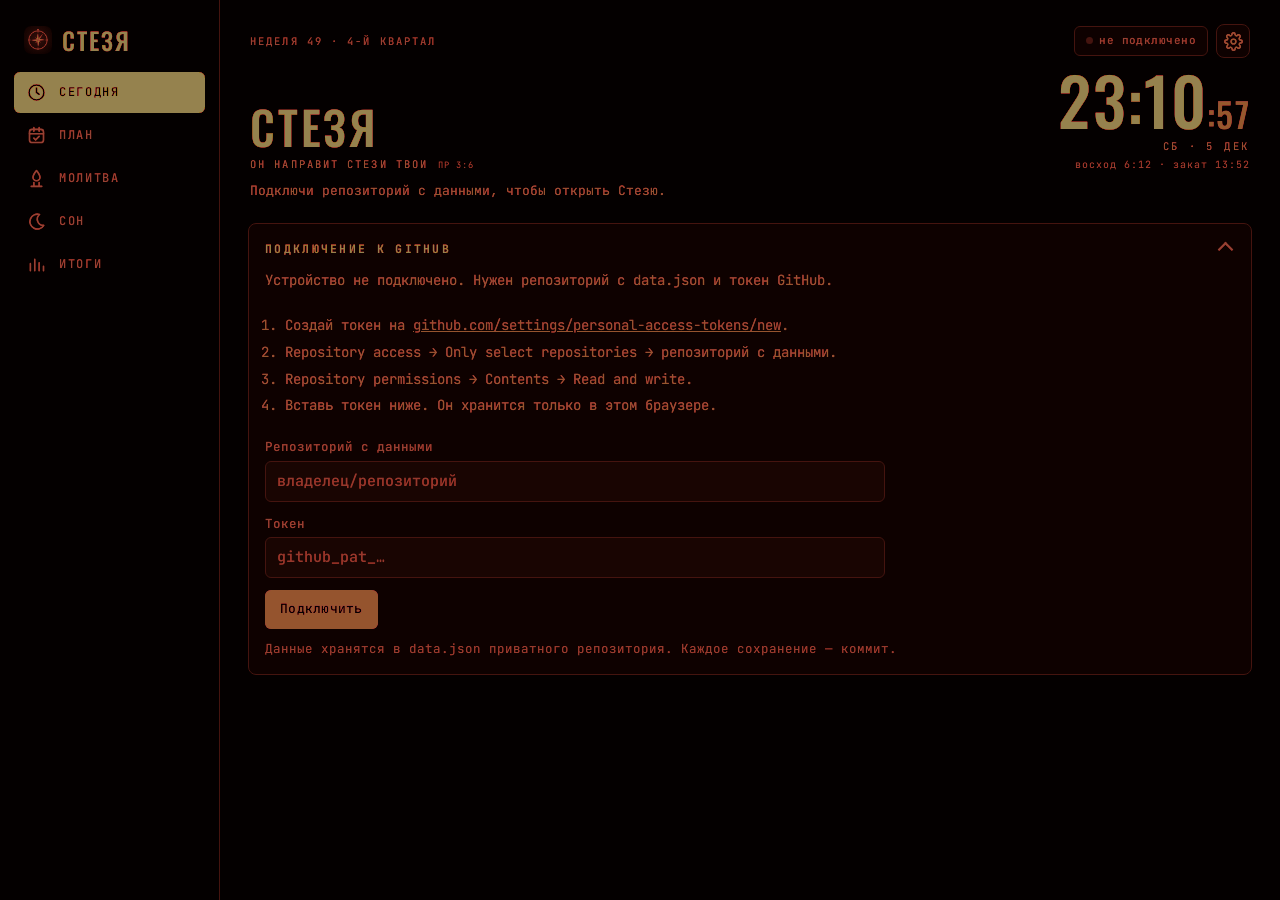
==== index.html @ 15e273dd "Стезя: новое имя, компас на «Сегодня», морская карта днём и HUD после заката Keel переименован в «Ст" ====
<!doctype html>
<html lang="ru">
<head>
<meta charset="utf-8">
<meta name="viewport" content="width=device-width,initial-scale=1,viewport-fit=cover">
<title>Стезя</title>
<meta name="robots" content="noindex">
<meta name="theme-color" content="#05070A">
<!-- Вид выбирается до отрисовки, без мигания: днём — морская карта, после заката — тёмный HUD, ночью — красный свет -->
<script src="sky.js?v=1"></script>
<meta name="apple-mobile-web-app-capable" content="yes">
<meta name="apple-mobile-web-app-status-bar-style" content="default">
<meta name="apple-mobile-web-app-title" content="Стезя">
<link rel="manifest" href="manifest.webmanifest">
<link rel="icon" type="image/svg+xml" href="icon.svg">
<link rel="icon" type="image/png" href="icon-192.png">
<link rel="apple-touch-icon" href="apple-touch-icon.png">
<link rel="preconnect" href="https://fonts.googleapis.com">
<link rel="preconnect" href="https://fonts.gstatic.com" crossorigin>
<link rel="stylesheet" href="https://fonts.googleapis.com/css2?family=JetBrains+Mono:wght@400;500;600&family=Oswald:wght@400;500;600&family=PT+Serif:ital@0;1&display=swap">
<link rel="stylesheet" href="style.css?v=45">
</head>
<body>
<div id="sky" aria-hidden="true"></div>
<canvas id="stars" aria-hidden="true"></canvas>
<aside class="side" aria-label="Разделы">
  <div class="brand"><img src="icon.svg" alt="" width="28" height="28">Стезя</div>
  <nav class="side-nav" data-nav></nav>
</aside>

<div class="app">
  <header class="top">
    <div class="top-row">
      <span class="eyebrow" id="period-line">Стезя</span>
      <div class="top-r">
        <button type="button" class="sync" id="sync" title="Обновить с GitHub">не подключено</button>
        <a href="#settings" class="gear" aria-label="Настройки" title="Настройки"><svg viewBox="0 0 24 24" fill="none" stroke="currentColor" stroke-width="1.8" stroke-linecap="round" stroke-linejoin="round"><circle cx="12" cy="12" r="3"/><path d="M19.4 15a1.7 1.7 0 0 0 .3 1.8l.1.1a2 2 0 1 1-2.8 2.8l-.1-.1a1.7 1.7 0 0 0-1.8-.3 1.7 1.7 0 0 0-1 1.5V21a2 2 0 1 1-4 0v-.1a1.7 1.7 0 0 0-1.1-1.5 1.7 1.7 0 0 0-1.8.3l-.1.1a2 2 0 1 1-2.8-2.8l.1-.1a1.7 1.7 0 0 0 .3-1.8 1.7 1.7 0 0 0-1.5-1H3a2 2 0 1 1 0-4h.1a1.7 1.7 0 0 0 1.5-1.1 1.7 1.7 0 0 0-.3-1.8l-.1-.1a2 2 0 1 1 2.8-2.8l.1.1a1.7 1.7 0 0 0 1.8.3H9a1.7 1.7 0 0 0 1-1.5V3a2 2 0 1 1 4 0v.1a1.7 1.7 0 0 0 1 1.5 1.7 1.7 0 0 0 1.8-.3l.1-.1a2 2 0 1 1 2.8 2.8l-.1.1a1.7 1.7 0 0 0-.3 1.8V9a1.7 1.7 0 0 0 1.5 1H21a2 2 0 1 1 0 4h-.1a1.7 1.7 0 0 0-1.5 1z"/></svg></a>
      </div>
    </div>
    <div class="top-main">
      <div class="ttl">
        <h1 id="today-title">Стезя</h1>
        <p class="tagline" id="tagline">Он направит стези твои<small>Пр 3:6</small></p>
      </div>
      <div class="clock" aria-hidden="true">
        <div class="clk-t" id="clk">--:--</div>
        <div class="clk-d" id="clk-d"></div>
        <div class="clk-s" id="sun-t"></div>
      </div>
    </div>
    <p class="lede" id="today-sum" hidden></p>
  </header>
  <div class="notice" id="notice" role="status" hidden></div>

  <main id="main" hidden>
    <!-- ================= СЕГОДНЯ ================= -->
    <div class="view" data-view="today">
      <section class="span2 hero" id="hero" aria-label="Курс дня">
        <p class="status" id="hero-status"></p>
        <canvas id="compass" aria-label="Компас: стрелка указывает на сферу, которой сейчас нужно время. Нажмите на сферу, чтобы посмотреть её."></canvas>
        <h2 class="phase" id="phase">Сегодня</h2>
        <p class="phase-sub" id="phase-sub"></p>
        <p class="lede" id="hero-sum"></p>
        <div class="hero-foot" id="hero-foot"></div>
      </section>
      <section class="card span2 verse" id="verse-card" aria-label="Стих дня" hidden></section>
      <section class="span2">
        <div class="kid-actions">
          <button type="button" class="kbtn kid" id="kid-wake">
            <svg viewBox="0 0 32 32" aria-hidden="true"><circle cx="16" cy="19" r="6" fill="var(--amber)"/><path d="M16 6v4M6.5 10l2.8 2.8M25.5 10l-2.8 2.8M3 25h26" stroke="var(--amber)" stroke-width="2.4" stroke-linecap="round" fill="none"/></svg>
            <span><b id="kid-wake-l">Проснулся</b><span id="kid-wake-s"></span></span>
          <span class="kgo" aria-hidden="true">Отметить</span>
          </button>
          <button type="button" class="kbtn sleep" id="kid-sleep">
            <svg viewBox="0 0 32 32" aria-hidden="true"><path d="M20.5 5.5a11 11 0 1 0 6 16.2A9 9 0 0 1 20.5 5.5z" fill="var(--blue)"/></svg>
            <span><b id="kid-sleep-l">Уснул</b><span id="kid-sleep-s"></span></span>
          <span class="kgo" aria-hidden="true">Отметить</span>
          </button>
          <button type="button" class="kbtn night" id="kid-night">
            <svg viewBox="0 0 32 32" aria-hidden="true"><path d="M20.5 5.5a11 11 0 1 0 6 16.2A9 9 0 0 1 20.5 5.5z" fill="none" stroke="var(--violet)" stroke-width="2.4"/><circle cx="24" cy="9" r="2.4" fill="var(--amber)"/></svg>
            <span><b id="kid-night-l">Проснулся ночью</b><span id="kid-night-s"></span></span>
          <span class="kgo" aria-hidden="true">Отметить</span>
          </button>
          <button type="button" class="kbtn me" id="me-wake">
            <svg viewBox="0 0 32 32" aria-hidden="true"><rect x="5" y="14" width="22" height="4" rx="2" fill="var(--teal)"/><path d="M16 5v5M9 8l2 3M23 8l-2 3" stroke="var(--teal)" stroke-width="2.4" stroke-linecap="round"/></svg>
            <span><b id="me-wake-l">Я встал</b><span id="me-wake-s"></span></span>
          <span class="kgo" aria-hidden="true">Отметить</span>
          </button>
        </div>
        <div class="done-chips" id="kid-done"></div>
      </section>

      <section class="card span2 pray-card" id="pray-card" hidden></section>
      <section class="card span2 pray-card duo-card" id="duo-card" hidden></section>
      <section class="card span2 ritual" id="ritual-card" hidden></section>
      <section class="card span2 slot-card" id="slot-card" hidden></section>

      <section class="card" id="day">
        <div class="card-h">
          <h2 id="day-title">День</h2>
          <div class="seg" role="tablist" aria-label="День">
            <button type="button" role="tab" data-day="0">Сегодня</button>
            <button type="button" role="tab" data-day="1">Завтра</button>
          </div>
        </div>
        <p class="tl-next" id="day-next"></p>
        <ol class="tl" id="day-tl"></ol>
        <button type="button" class="linkbtn tl-more" id="day-toggle" aria-controls="day-tl">Показать весь день</button>
      </section>

      <div class="stack">
        <section class="card bal" id="focus-card">
          <div class="card-h"><h2>Главное на сегодня</h2><small id="focus-count"></small></div>
          <ul class="focus" id="focus-list"></ul>
          <div class="bal-sub" id="bal-sub" hidden><p class="bal-h" id="bal-title">Сферы за неделю</p>
            <a class="rings" id="bal-batts" href="#plan" hidden></a>
            <div class="bal-rec" id="bal-rec"></div></div>
        </section>
        <section class="card">
          <div class="card-h"><h2>Привычки</h2><small id="hab-count"></small></div>
          <ul class="today" id="today-list"></ul>
        </section>
        <section class="card">
          <div class="card-h"><h2 id="tasks-title">Задачи</h2><small>Google Задачи</small></div>
          <ul class="ptasks" id="plan-tasks"></ul>
          <p class="pt-foot" id="plan-foot"></p>
        </section>
      </div>
    </div>

    <!-- ================= СОН ================= -->
    <div class="view" data-view="sleep" hidden>
      <section class="span2">
        <div class="forecast">
          <div class="fc-box kid">
            <span class="eyebrow" id="fc-when">Прогноз</span>
            <div class="fc-big" id="fc-time">—</div>
            <p id="fc-range"></p>
            <p class="fc-next" id="fc-next"></p>
          </div>
          <div class="fc-box me" id="fc-me">
            <span class="eyebrow" id="fc-me-l">Твой подъём</span>
            <div class="fc-big" id="fc-alarm">—</div>
            <p id="fc-plan"></p>
          </div>
        </div>
        <p class="fc-basis" id="fc-basis"></p>
        <p class="fc-basis" id="kid-aside"></p>
      </section>

      <section class="card span2">
        <div class="card-h"><h2>Календарь подъёмов</h2>
          <div class="nav">
            <button type="button" id="kc-prev" aria-label="Раньше">←</button>
            <span id="kc-label"></span>
            <button type="button" id="kc-next" aria-label="Позже">→</button>
          </div>
        </div>
        <div class="kc" id="kcal"></div>
        <div class="klegend" aria-hidden="true">
          <span><i class="dot"></i><span id="lg-kid-wake">проснулся</span></span>
          <span><i class="bar-me"></i>ты встал</span>
          <span><i style="background:var(--k4)"></i><i style="background:var(--k2)"></i><i style="background:var(--k1)"></i>прогноз: вероятнее → реже</span>
          <span><i style="background:var(--k1)"></i>каким был прогноз в прошлые дни</span>
        </div>
      </section>

      <section class="card span2">
        <div class="card-h"><h2>Сон и подъёмы</h2><small>за 30 дней</small></div>
        <div class="tiles six" id="kid-tiles"></div>
        <ul class="insights" id="kid-insights"></ul>
        <div class="charts2">
          <figure>
            <figcaption>Отбой и подъём<small id="sc-cap">Каждая точка — одна ночь.</small></figcaption>
            <div class="chart" id="sc-chart"></div>
          </figure>
          <figure>
            <figcaption>Подъём по дням недели<small id="kw-cap">Медиана за последние 8 недель.</small></figcaption>
            <div class="chart" id="kw-chart"></div>
          </figure>
        </div>
      </section>
    </div>

    <!-- ================= ПЛАН ================= -->
    <div class="view" data-view="plan" hidden>
      <section class="card span2" id="system">
        <div class="card-h"><h2>Обзор недели и система</h2><small id="sys-aside"></small></div>
        <div class="tiles" id="sys-tiles"></div>
        <div class="sys-grid">
          <div>
            <h3 class="h3">Гигиена задач</h3>
            <ul class="plain checks" id="sys-checks"></ul>
          </div>
          <div>
            <h3 class="h3">Обзор недели</h3>
            <div class="wstrip" id="rv-weeks"></div>
            <p class="rv-text" id="rv-text"></p>
            <div class="row-btns">
              <button type="button" class="btn" id="rv-start">Провести обзор недели</button>
              <button type="button" class="btn ghost" id="rv-btn">Отметить без шагов</button>
            </div>
          </div>
        </div>
      </section>
      <section class="card span2" id="slot-plan">
        <div class="card-h"><h2>Слоты на неделю</h2><small id="slot-plan-aside"></small></div>
        <p class="note" style="margin-top:0">В каждый свободный слот — одна подзадача из Google Задач. По «Готово» она закроется и там.</p>
        <ul class="splan" id="slot-plan-list"></ul>
      </section>
      <section class="span2" id="goals">
        <div class="sec-head"><h2>Стратегические цели</h2><span class="aside" id="goals-aside"></span></div>
        <div class="glist" id="goal-list"></div>
        <details class="sub card" id="goal-add">
          <summary>Добавить цель</summary>
          <form class="fgrid" id="ga-form">
            <label for="ga-title" class="wide">Цель <input class="field" type="text" id="ga-title" maxlength="80" placeholder="Например: накопить на машину" required></label>
            <label for="ga-kind">Как измерять <select class="field" id="ga-kind">
              <option value="number">числом</option><option value="steps">этапами</option></select></label>
            <label for="ga-sphere">Сфера <select class="field" id="ga-sphere"></select></label>
            <label for="ga-deadline">Срок <input class="field" type="date" id="ga-deadline" required></label>
            <label for="ga-start" data-k="number">Сейчас <input class="field" type="number" step="any" id="ga-start" value="0"></label>
            <label for="ga-target" data-k="number">Цель <input class="field" type="number" step="any" id="ga-target"></label>
            <label for="ga-unit" data-k="number">Единица <input class="field" type="text" id="ga-unit" maxlength="12" placeholder="₽, кг, шт"></label>
            <label for="ga-steps" class="wide" data-k="steps" hidden>Этапы, по одному в строке <textarea class="field" id="ga-steps" rows="4"></textarea></label>
            <button class="btn" type="submit">Добавить цель</button>
          </form>
        </details>
      </section>
      <section class="card span2 bal" id="balance" hidden>
        <div class="card-h"><h2>Баланс сфер</h2><small>последние 7 дней</small></div>
        <div class="bgrid" id="bl-list"></div>
        <p class="bg-detail" id="bl-detail" aria-live="polite">Наведи или нажми на клетку — покажу, что засчиталось в этот день.</p>
        <p class="pick-h">Сегодня уделил время</p>
        <div id="bl-care"></div>
        <p class="note">Сделанные задачи, шаги целей и время вдвоём отмечаются сами. Рутина — привычки с пометкой «рутина» — видна обводкой, но в счёт не идёт. Остальное отметь здесь или в «Вечерних 5 минутах».</p>
        <details class="bal-tags" id="bal-norms"><summary>Сколько дней в неделю нужно сфере</summary>
          <p class="note">«Когда нужно» — для сфер без ритма, вроде здоровья и дома: на графике у них нет цели, а Стезя предложит их, только когда есть дело со сроком или шаг цели.</p><ul></ul></details>
        <details class="bal-tags" id="bal-lists" hidden><summary>Списки Google и сферы</summary>
          <p class="note">Задачи списка получают его сферу. «По словам» — сфера угадывается по названию задачи, «не предлагать» — для парковки вроде «Когда-нибудь»: такие задачи не попадут в рекомендации, пока не перенесёшь их в другой список.</p><ul></ul></details>
        <details class="bal-tags" id="bal-tags" hidden><summary>Сферы задач</summary><ul></ul></details>
      </section>
      <section class="card span2" id="together">
        <div class="card-h"><h2>Время вдвоём</h2>
          <label class="aside" for="tg-norm">норма <select class="field mini" id="tg-norm"></select></label></div>
        <div class="tg">
          <div class="tg-big" id="tg-big"></div>
          <div>
            <div class="wstrip" id="tg-weeks"></div>
            <p class="note" id="tg-weeks-cap"></p>
          </div>
        </div>
        <form class="row" id="tg-form">
          <label class="sr" for="tg-note">Что делали</label>
          <input class="field" type="text" id="tg-note" maxlength="80" placeholder="Что делали — необязательно" autocomplete="off">
          <button class="btn pink" type="submit" id="tg-btn">Сегодня были вдвоём</button>
        </form>
        <ul class="tg-list" id="tg-list"></ul>
      </section>
    </div>

    <!-- ================= МОЛИТВА ================= -->
    <div class="view" data-view="prayer" hidden>
      <section class="card span2 pray-card" id="pray-tab-card"></section>
      <section class="card span2" id="pray-stats">
        <div class="card-h"><h2>Статистика</h2><small id="ps-aside"></small></div>
        <div class="tiles" id="ps-tiles"></div>
        <div class="charts2">
          <figure>
            <figcaption>Минуты молитвы по дням<small>Последние 14 дней. Линия — твоя цель на день.</small></figcaption>
            <div class="chart" id="ps-chart"></div>
          </figure>
          <figure>
            <figcaption>Успел до подъёма Марка<small id="ps-when-cap">Успела ли молитва закончиться до того, как Марк проснулся — хотя бы ненадолго.</small></figcaption>
            <ul class="plain checks" id="ps-when"></ul>
          </figure>
        </div>
      </section>
      <section class="card span2" id="needs">
        <div class="card-h"><h2>Молитвенные нужды</h2><small id="needs-aside"></small></div>
        <form class="row" id="need-form">
          <label class="sr" for="need-text">Новая нужда</label>
          <input class="field" type="text" id="need-text" maxlength="140" placeholder="О чём или о ком молишься" autocomplete="off">
          <label class="sr" for="need-cat">Тема</label>
          <select class="field" id="need-cat"></select>
          <button class="btn" type="submit" id="need-add">Добавить</button>
        </form>
        <div class="needs-grid">
          <div>
            <div class="seg" role="tablist" aria-label="Нужды" id="need-seg">
              <button type="button" role="tab" data-nv="open" aria-selected="true">Ждут ответа</button>
              <button type="button" role="tab" data-nv="done" aria-selected="false">Отвечено</button>
            </div>
            <ul class="needs" id="need-list"></ul>
          </div>
          <div>
            <div class="per-nav">
              <button type="button" id="nc-prev" aria-label="Предыдущий месяц">←</button>
              <span class="nav-l" id="nc-label"></span>
              <span class="sp"></span>
              <button type="button" id="nc-next" aria-label="Следующий месяц">→</button>
            </div>
            <div id="need-cal"></div>
            <div class="legend" aria-hidden="true"><i style="background:var(--teal)"></i> ответ получен <span class="gap"></span><span class="nd"></span> добавлена нужда</div>
            <p class="note" id="need-cal-cap"></p>
          </div>
        </div>
      </section>
    </div>

    <!-- ================= ИТОГИ ================= -->
    <div class="view" data-view="results" hidden>
      <a class="card span2 month-link" href="#month" id="month-link" hidden>
        <span class="ml-main"><small>Итоги месяца</small><b id="ml-title"></b><span id="ml-sub"></span></span>
        <span class="ml-go" aria-hidden="true">→</span>
      </a>
      <section class="card span2 keel" id="keel-card" hidden>
        <div class="card-h"><h2>Равновесие недели</h2><small id="keel-word"></small></div>
        <a class="keel-boat" id="keel-boat" href="#plan" aria-label="Баланс сфер — открыть в «Плане»"></a>
        <div class="keel-sides" id="keel-sides"></div>
      </section>
      <section class="card span2" id="week">
        <div class="card-h">
          <h2>Неделя</h2>
          <div class="nav">
            <button type="button" id="prev" aria-label="Предыдущая неделя">←</button>
            <span id="week-label"></span>
            <button type="button" id="next" aria-label="Следующая неделя">→</button>
            <button type="button" id="now">Эта</button>
          </div>
        </div>
        <div class="scroll"><table class="week" id="week-table"></table></div>
        <p class="note">Прошлые дни можно отметить задним числом. Норма считается на неделю, а не на каждый день.</p>
      </section>
      <section class="card span2" id="progress">
        <div class="card-h">
          <h2>Прогресс</h2>
          <div class="seg" role="tablist" aria-label="Период">
            <button type="button" role="tab" data-view="month" aria-selected="true">Месяц</button>
            <button type="button" role="tab" data-view="quarter" aria-selected="false">Квартал</button>
          </div>
        </div>
        <div class="per-nav">
          <button type="button" id="per-prev" aria-label="Предыдущий период">←</button>
          <span class="nav-l" id="per-label"></span>
          <span class="sp"></span>
          <button type="button" id="per-now">Текущий</button>
          <button type="button" id="per-next" aria-label="Следующий период">→</button>
        </div>
        <div class="prog" id="prog">
          <div>
            <div id="per-cal"></div>
            <div class="legend" aria-hidden="true">привычек за день: 0
              <i style="background:var(--s0)"></i><i style="background:var(--s1)"></i><i style="background:var(--s2)"></i><i style="background:var(--s3)"></i><i style="background:var(--s4)"></i>
              все <span class="gap"></span><span class="wd"></span> <span id="lg-kid">подъём малыша</span></div>
          </div>
          <div>
            <div class="big-stat" id="per-stat"></div>
            <ul class="hbars" id="per-habits"></ul>
          </div>
        </div>
        <div class="charts2">
          <figure>
            <figcaption>Норма по неделям<small>Сколько недельной нормы закрыто. Текущая неделя — светлым.</small></figcaption>
            <div class="chart" id="wk-chart"></div>
          </figure>
          <figure>
            <figcaption>По дням недели<small id="wd-cap">Доля привычек, отмеченных в этот день недели.</small></figcaption>
            <div class="chart" id="wd-chart"></div>
          </figure>
        </div>
      </section>
      <section class="card span2" id="focus-time">
        <div class="card-h"><h2>Время на цели</h2><small id="ft-aside"></small></div>
        <div class="tiles" id="ft-tiles"></div>
        <div class="charts2">
          <figure>
            <figcaption>Слоты по неделям<small>Какая часть свободного времени ушла на шаги к целям.</small></figcaption>
            <div class="chart" id="ft-chart"></div>
          </figure>
          <figure>
            <figcaption>По проектам за месяц<small id="ft-goals-cap">Время, потраченное в слотах.</small></figcaption>
            <ul class="hbars" id="ft-goals"></ul>
          </figure>
        </div>
      </section>
    </div>

    <!-- ================= ИТОГИ МЕСЯЦА ================= -->
    <div class="view" data-view="month" hidden>
      <section class="card span2 m-hero">
        <div class="per-nav">
          <a class="m-back" href="#results">← Итоги</a>
          <span class="sp"></span>
          <button type="button" id="m-prev" aria-label="Предыдущий месяц">←</button>
          <span class="nav-l" id="m-label"></span>
          <button type="button" id="m-next" aria-label="Следующий месяц">→</button>
        </div>
        <p class="m-lede" id="m-lede"></p>
        <div class="tiles m-kpi" id="m-kpi"></div>
      </section>
      <section class="card span2">
        <div class="card-h"><h2>Месяц по дням</h2><small>числа — понедельники</small></div>
        <div id="m-strip"></div>
        <div class="legend" aria-hidden="true">меньше
          <i style="background:var(--s0)"></i><i style="background:var(--s1)"></i><i style="background:var(--s2)"></i><i style="background:var(--s3)"></i><i style="background:var(--s4)"></i>
          больше <span class="gap"></span> пусто — повода не было</div>
      </section>
      <section class="card">
        <div class="card-h"><h2>Сферы</h2></div>
        <p class="note m-cap" id="m-sph-cap"></p>
        <ul class="hbars m-sph" id="m-sph"></ul>
      </section>
      <section class="card">
        <div class="card-h"><h2>Молитва</h2><small>минут за утро · черта — цель</small></div>
        <div class="chart" id="m-pray"></div>
        <div class="tiles m-sub" id="m-pray-tiles"></div>
      </section>
      <section class="card span2">
        <div class="card-h"><h2 id="m-nights-h">Ночи</h2><small>полоса — от отбоя до подъёма · точка — проснулся ненадолго</small></div>
        <div class="chart" id="m-nights"></div>
        <div class="tiles m-kpi m-sub" id="m-night-tiles"></div>
      </section>
      <section class="card span2">
        <div class="card-h"><h2>Что было в этом месяце</h2></div>
        <ul class="m-mom" id="m-mom"></ul>
        <button type="button" class="btn ghost sm" id="m-mom-all" hidden></button>
      </section>
    </div>

    <!-- ================= НАСТРОЙКИ ================= -->
    <div class="view" data-view="settings" hidden>
      <section class="card span2">
        <div class="theme-row">
          <div><h2 class="h3" style="margin:0">Тема</h2><p id="theme-note">Днём — морская карта, после заката — тёмная.</p></div>
          <div class="seg" role="tablist" aria-label="Тема" id="theme-seg">
            <button type="button" role="tab" data-theme-opt="auto">По солнцу</button>
            <button type="button" role="tab" data-theme-opt="light">Светлая</button>
            <button type="button" role="tab" data-theme-opt="dark">Тёмная</button>
          </div>
        </div>
        <label class="rt red-opt"><input type="checkbox" id="red-on"> Ночью красный свет, с 22:00 до 5:00: не режет глаза и не разгоняет сон</label>
      </section>
      <section class="card span2" id="remind">
        <div class="card-h"><h2>Напоминания</h2><small id="rm-state"></small></div>
        <p class="note" id="rm-note" style="margin-top:0"></p>
        <div class="row-btns" id="rm-actions"></div>
        <div class="fgrid" id="rm-form">
          <label for="rm-morning">Утро — молитва <select class="field" id="rm-morning"></select></label>
          <label for="rm-evening">Вечерние 5 минут <select class="field" id="rm-evening"></select></label>
          <label for="rm-weekly">Обзор недели, воскресенье <select class="field" id="rm-weekly"></select></label>
          <label class="check wide" for="rm-slots"><input type="checkbox" id="rm-slots"> За полчаса до свободного слота</label>
        </div>
        <p class="note">Приходят с опозданием до 15–20 минут — так работает бесплатное расписание GitHub.</p>
      </section>
      <section class="card span2">
        <details class="sub" id="manage" open>
          <summary>Привычки</summary>
          <form class="row" id="add-form">
            <label class="sr" for="add-name">Новая привычка</label>
            <input class="field" type="text" id="add-name" placeholder="Новая привычка" maxlength="60" autocomplete="off">
            <label class="sr" for="add-sphere">Сфера</label>
            <select class="field" id="add-sphere"></select>
            <label class="sr" for="add-target">Норма в неделю</label>
            <select class="field" id="add-target"></select>
            <button class="btn" type="submit" id="add-btn">Добавить</button>
          </form>
          <ul class="mlist" id="mlist"></ul>
          <div id="archive-wrap" hidden>
            <p class="mhead">Архив</p>
            <ul class="mlist" id="alist"></ul>
          </div>
          <p class="note">Лучше держать 4–6 привычек. Архив прячет привычку, но сохраняет её отметки.</p>
        </details>
      </section>

      <section class="card span2">
        <details class="sub" open>
          <summary>Распорядок</summary>
          <h3 class="h3 top">Работа</h3>
          <div class="fgrid" id="work-form">
            <label for="wk-from">С <input class="field" type="time" id="wk-from"></label>
            <label for="wk-to">До <input class="field" type="time" id="wk-to"></label>
            <div class="days" id="wk-days" role="group" aria-label="Рабочие дни"></div>
          </div>
          <h3 class="h3 top">Свободные слоты</h3>
          <p class="note">Время, которое у тебя есть на свои дела. Оно попадает в ленту дня.</p>
          <ul class="mlist" id="slot-list"></ul>
          <button type="button" class="btn ghost" id="slot-add">Добавить слот</button>
        </details>
      </section>

      <section class="card span2">
        <details class="sub" id="kid-edit">
          <summary>Сон и подъёмы</summary>
          <p class="note">Отбой — вечером выбранного дня, подъёмы — утром следующего. Другую ночь выбери в списке ниже.</p>
          <form class="fgrid" id="kid-form">
            <label for="kf-date">Ночь с <input class="field" type="date" id="kf-date"></label>
            <p class="kf-hint" id="kf-hint"></p>
            <label for="kf-bed">Уснул вечером <input class="field" type="time" id="kf-bed"></label>
            <label for="kf-nights">Просыпался ненадолго <input class="field" type="text" id="kf-nights" placeholder="23:40, 2:10" inputmode="numeric"></label>
            <label for="kf-wake">Проснулся на день <input class="field" type="time" id="kf-wake"></label>
            <label for="kf-me">Я встал утром <input class="field" type="time" id="kf-me"></label>
            <button class="btn" type="submit" id="kf-save">Сохранить</button>
            <button class="btn ghost" type="button" id="kf-clear">Очистить ночь</button>
          </form>
          <p class="note">Пустое поле удаляет запись. Пробуждения, после которых снова уснул, — через запятую.</p>
          <h3 class="h3 top">Другие ночи</h3>
          <ul class="nights" id="night-list"></ul>
          <h3 class="h3 top">Утро</h3>
          <div class="fgrid">
            <label for="ks-name">Имя <input class="field" type="text" id="ks-name" maxlength="30" placeholder="Марк"></label>
            <label for="ks-gen">Утро кого? <input class="field" type="text" id="ks-gen" maxlength="30" placeholder="Марка"></label>
            <label for="ks-min">Время на утро <select class="field" id="ks-min"></select></label>
            <label for="ks-habit">Утренняя привычка <select class="field" id="ks-habit"></select></label>
            <label for="ks-bedfrom">Кнопка «уснул» с <input class="field" type="time" id="ks-bedfrom"></label>
          </div>
          <h3 class="h3 top">Вечер вдвоём</h3>
          <p class="note">Карточка вечером подскажет, когда начинать: после засыпания ждём, пока сон станет крепким. Если уснул и сразу проснулся — нажми «проснулся ненадолго», потом «снова уснул», так станет точнее.</p>
          <div class="fgrid">
            <label for="ks-evhabit">Вечерняя привычка <select class="field" id="ks-evhabit"></select></label>
            <label for="ks-evmin">Сколько длится <select class="field" id="ks-evmin"></select></label>
          </div>
        </details>
      </section>

      <section class="card span2">
        <details class="sub" id="pray-set">
          <summary>Молитва</summary>
          <div class="fgrid">
            <label for="pr-target">Цель на молитву <select class="field" id="pr-target"></select></label>
            <label for="pr-habit">После молитвы отмечать <select class="field" id="pr-habit"></select></label>
            <label class="check" for="pr-chime"><input type="checkbox" id="pr-chime"> Колокольчик, когда цель достигнута</label>
          </div>
          <label class="plan-l" for="pr-plan">План молитвы — по пункту в строке
            <textarea class="field" id="pr-plan" rows="6" placeholder="Благодарность&#10;Покаяние&#10;Жена и Марк&#10;Церковь и служение&#10;Работа&#10;Мои просьбы"></textarea>
          </label>
          <p class="note">Во время молитвы показывается текущий пункт и кнопка «Дальше». Пустой план — таймер просто считает время.</p>
        </details>
      </section>

      <section class="card span2">
        <details class="sub">
          <summary>Google Задачи</summary>
          <p class="state" id="gt-state"></p>
          <ol class="steps">
            <li>Открой <a href="https://script.google.com/home/projects/create" target="_blank" rel="noopener">script.google.com</a> — создастся новый проект.</li>
            <li>Сотри всё в редакторе и вставь код из <a href="https://github.com/1337David1337/keel/blob/main/google-tasks.gs" target="_blank" rel="noopener">google-tasks.gs</a>. Сохрани.</li>
            <li>Слева «Сервисы» → «+» → Google Tasks API → «Добавить».</li>
            <li>Сверху выбери функцию <code>setup</code> → «Выполнить» → разреши доступ. Внизу откроется «Журнал выполнения» со строкой «Ключ для дашборда: …». Скопируй оттуда только ключ — 40 букв и цифр. Это не «Идентификатор развёртывания».</li>
            <li>«Начать развёртывание» → «Новое развёртывание» → тип «Веб-приложение», запуск от твоего имени, доступ «Все». Скопируй URL.</li>
            <li>Вставь URL веб-приложения и ключ из журнала ниже.</li>
          </ol>
          <form class="fgrid" id="gt-form" autocomplete="off">
            <label for="gt-url" class="wide">URL веб-приложения <input class="field" type="url" id="gt-url" placeholder="https://script.google.com/macros/s/…/exec" spellcheck="false"></label>
            <label for="gt-key">Ключ из журнала setup <input class="field" type="password" id="gt-key" spellcheck="false" placeholder="40 символов"></label>
            <button class="btn" type="submit">Сохранить</button>
          </form>
        </details>
      </section>
    </div>
  </main>

  <section class="card connect-card" id="connect-wrap">
    <details class="sub" id="connect-panel">
      <summary>Подключение к GitHub</summary>
      <form class="connect" id="connect-form" autocomplete="off">
        <p class="state" id="connect-state"></p>
        <ol class="steps">
          <li>Создай токен на <a href="https://github.com/settings/personal-access-tokens/new" target="_blank" rel="noopener">github.com/settings/personal-access-tokens/new</a>.</li>
          <li>Repository access → Only select repositories → репозиторий с данными.</li>
          <li>Repository permissions → Contents → Read and write.</li>
          <li>Вставь токен ниже. Он хранится только в этом браузере.</li>
        </ol>
        <label for="cf-repo">Репозиторий с данными
          <input class="field" id="cf-repo" type="text" placeholder="владелец/репозиторий" spellcheck="false" autocapitalize="off">
        </label>
        <label for="cf-token">Токен
          <input class="field" id="cf-token" type="password" placeholder="github_pat_…" spellcheck="false" autocapitalize="off">
        </label>
        <div class="actions">
          <button class="btn" type="submit" id="cf-save">Подключить</button>
          <button class="btn ghost" type="button" id="cf-forget" hidden>Отключить это устройство</button>
          <span id="cf-confirm" hidden>
            <span class="warn-t" id="cf-confirm-text"></span>
            <button class="btn danger" type="button" id="cf-forget-yes">Отключить</button>
            <button class="btn ghost" type="button" id="cf-forget-no">Отмена</button>
          </span>
        </div>
      </form>
    </details>
    <p class="foot-note">Данные хранятся в data.json приватного репозитория. Каждое сохранение — коммит.</p>
  </section>
</div>

<nav class="tabbar" aria-label="Разделы" data-nav></nav>
<div class="pray" id="pray" hidden role="dialog" aria-modal="true" aria-label="Молитва">
  <div class="pray-in">
    <header class="pray-h">
      <span id="pray-state">Молитва</span>
      <button type="button" class="pray-x" id="pray-min" aria-label="Свернуть">Свернуть</button>
    </header>
    <div class="pray-main" id="pray-main">
      <div class="ring">
        <svg viewBox="0 0 200 200" aria-hidden="true"><circle cx="100" cy="100" r="88" class="ring-bg"/><circle cx="100" cy="100" r="88" class="ring-fg" id="ring-fg"/></svg>
        <div class="ring-t"><b id="pray-time">0:00</b><span id="pray-goal"></span></div>
      </div>
      <div class="pray-point" id="pray-point" hidden>
        <span class="pp-n" id="pp-n"></span>
        <b id="pp-t"></b>
        <ul class="pray-needs" id="pray-needs"></ul>
        <button type="button" class="pray-btn soft" id="pp-next">Дальше</button>
      </div>
      <div class="pray-actions">
        <button type="button" class="pray-btn soft" id="pray-pause">Пауза</button>
        <button type="button" class="pray-btn" id="pray-finish">Завершить</button>
      </div>
    </div>
    <div class="pray-main" id="pray-end" hidden>
      <b class="pray-done">Аминь</b>
      <label class="pray-lab" for="pray-mins">Записать минут</label>
      <input class="pray-input" id="pray-mins" type="number" min="1" max="300" inputmode="numeric">
      <p class="pray-sub" id="pray-end-sub"></p>
      <div class="pray-actions">
        <button type="button" class="pray-btn soft" id="pray-discard">Не записывать</button>
        <button type="button" class="pray-btn" id="pray-save">Сохранить</button>
      </div>
    </div>
  </div>
</div>
<div class="sheet" id="sheet" hidden>
  <div class="sheet-in" role="dialog" aria-modal="true" aria-labelledby="sheet-title">
    <header class="sheet-h">
      <div><span class="eyebrow" id="sheet-step"></span><h2 id="sheet-title"></h2></div>
      <button type="button" class="xbtn big" id="sheet-close" aria-label="Закрыть">×</button>
    </header>
    <div class="sheet-dots" id="sheet-dots"></div>
    <div class="sheet-body" id="sheet-body"></div>
    <footer class="sheet-f">
      <button type="button" class="btn ghost" id="sheet-back">Назад</button>
      <button type="button" class="btn" id="sheet-next">Дальше</button>
    </footer>
  </div>
</div>
<div class="toast" id="toast" role="status" hidden></div>
<div class="tip" id="tip" hidden></div>
<script src="demo-data.js?v=2"></script>
<script src="verses.js?v=2"></script>
<script src="compass.js?v=1"></script>
<script src="app.js?v=53"></script>
</body>
</html>
---- style.css ----
/* Стезя: днём — морская карта (data-look="chart"), после заката — тёмный HUD (data-look="hud"), ночью — красный свет (.red).
   Вид выбирает sky.js по солнцу над Минском или настройка темы. Имена переменных прежние — их использует app.js */
:root {
  --bg:#05070A; --card:rgba(13,17,22,.82); --ink:#E9EDF2; --soft:#A3ACB7; --faint:#7D8793; --line:#1A2028; --line2:#2A323C;
  --field:#10151B;
  --teal:#3CC2A6; --teal-bg:rgba(60,194,166,.13); --amber:#F0A15A; --amber-bg:rgba(240,161,90,.12); --blue:#7FA8DA; --blue-bg:rgba(127,168,218,.12);
  --violet:#A79BF0; --violet-bg:rgba(167,155,240,.12); --pink:#F07AAE; --pink-bg:rgba(240,122,174,.12); --warn:#FF8A7A; --warn-bg:rgba(255,138,122,.12);
  --on-accent:#05070A; --on-ink:#05070A; --dock:rgba(7,9,12,.92);
  --s0:#141A21; --s1:#173A33; --s2:#1F6456; --s3:#2E9A83; --s4:#3CC2A6;
  --k0:#121820; --k1:#1E2E42; --k2:#2E4D72; --k3:#5A83B6; --k4:#8FB5E3;
  --wake:#F0A15A;
  --shadow:none;
  --tip-bg:#E9EDF2; --tip-ink:#05070A;
  --dawn-a:transparent; --dawn-b:transparent; --dawn-ink:var(--ink); --dawn-ref:var(--amber); --dawn-glow:rgba(240,161,90,.3);
  --mono:"JetBrains Mono",ui-monospace,Menlo,monospace; --disp:Oswald,"Arial Narrow",sans-serif; --serif:"PT Serif",Georgia,serif;
  /* имена, которые использует app.js */
  --pine:var(--teal); --pine-ink:var(--on-accent); --gold:var(--warn); --ink-soft:var(--soft);
  --surface:var(--card); --paper:var(--bg);
  color-scheme:dark;
}
/* Морская карта: бумага, чернила, сетка широт и долгот */
:root[data-look="chart"] {
  --bg:#F2ECDF; --card:rgba(251,248,240,.88); --ink:#1F2B35; --soft:#4F5B64; --faint:#736F66; --line:#E2D9C7; --line2:#CDC2AB;
  --field:#EAE3D3;
  --teal:#0E7C6B; --teal-bg:rgba(14,124,107,.1); --amber:#B4560F; --amber-bg:rgba(180,86,15,.1); --blue:#35629A; --blue-bg:rgba(53,98,154,.1);
  --violet:#4E4691; --violet-bg:rgba(78,70,145,.1); --pink:#B83B73; --pink-bg:rgba(184,59,115,.1); --warn:#B42318; --warn-bg:rgba(180,35,24,.08);
  --on-accent:#FFFDF8; --on-ink:#F2ECDF; --dock:rgba(246,241,230,.94);
  --s0:#E4DCCB; --s1:#CBE0D6; --s2:#8FC4B4; --s3:#3FA58E; --s4:#0E7C6B;
  --k0:#E6E0D2; --k1:#D3DCE6; --k2:#A9C2E2; --k3:#6F95C6; --k4:#35629A;
  --wake:#C2620F;
  --tip-bg:#1F2B35; --tip-ink:#F2ECDF; --dawn-glow:rgba(180,86,15,.15);
  color-scheme:light;
}

* { box-sizing:border-box; }
html { -webkit-text-size-adjust:100%; }
body { margin:0; background:var(--bg); color:var(--ink); font-family:var(--mono);
  font-size:14px; line-height:1.55; font-variant-numeric:tabular-nums;
  padding-top:env(safe-area-inset-top,0px); }
h1,h2,h3 { margin:0; line-height:1.2; text-wrap:balance; }
button, input, select, textarea { font:inherit; color:inherit; }
button { cursor:pointer; }
a { color:var(--teal); }
:focus-visible { outline:2px solid var(--teal); outline-offset:2px; }
[hidden] { display:none !important; }
.sr { position:absolute; width:1px; height:1px; overflow:hidden; clip:rect(0 0 0 0); white-space:nowrap; }
.warn-t { color:var(--warn); } .ok-t { color:var(--teal); }
.note { margin:10px 0 0; font-size:13.5px; color:var(--faint); max-width:70ch; }
.empty { color:var(--faint); font-size:14.5px; padding:6px 0; margin:0; list-style:none; }

/* ---------- каркас ---------- */
.app { max-width:1100px; margin:0 auto; padding:0 16px calc(96px + env(safe-area-inset-bottom,0px)); }
.side { display:none; }
.top { padding:18px 2px 14px; display:flex; flex-direction:column; gap:4px; }
.top-row { display:flex; justify-content:space-between; align-items:center; gap:10px; }
.top-r { display:flex; align-items:center; gap:8px; }
.eyebrow { font-size:13px; font-weight:500; color:var(--faint); }
.top h1 { font-size:clamp(26px,6.5vw,32px); font-weight:700; letter-spacing:-.02em; margin-top:6px; }
.top h1::first-letter { text-transform:uppercase; }
.lede { margin:0; font-size:14.5px; color:var(--soft); }
.lede b { color:var(--ink); font-weight:600; }
.gear { width:34px; height:34px; border-radius:50%; display:grid; place-items:center; color:var(--soft); background:var(--card); box-shadow:var(--shadow); }
.gear svg { width:19px; height:19px; }
.gear.on { color:var(--teal); }
.sync { white-space:nowrap; display:inline-flex; align-items:center; gap:6px; font-size:12px; font-weight:500; color:var(--faint);
  background:var(--card); border:0; border-radius:20px; padding:5px 11px; box-shadow:var(--shadow); }
.sync::before { content:""; width:7px; height:7px; border-radius:50%; background:var(--line2); }
.sync.ok { color:var(--teal); background:var(--teal-bg); box-shadow:none; }
.sync.ok::before { background:var(--teal); }
.sync.busy::before { background:var(--faint); animation:pulse 1s ease-in-out infinite; }
.sync.warn { color:var(--warn); background:var(--warn-bg); box-shadow:none; }
.sync.warn::before { background:var(--warn); }
@keyframes pulse { 50% { opacity:.3; } }
.notice { margin:0 0 14px; padding:11px 14px; border-radius:14px; background:var(--warn-bg); color:var(--warn); font-size:14.5px; }

.view { display:grid; grid-template-columns:minmax(0,1fr); gap:14px; align-items:start; }
.stack { display:grid; gap:14px; min-width:0; }
section { min-width:0; }
.card { background:var(--card); border-radius:22px; padding:16px; box-shadow:var(--shadow); }
.card-h { display:flex; justify-content:space-between; align-items:center; gap:10px; margin-bottom:12px; flex-wrap:wrap; }
.card-h h2 { font-size:17px; font-weight:600; }
.card-h small, .card-h .aside { font-size:13px; font-weight:500; color:var(--faint); }
.sec-head { display:flex; justify-content:space-between; align-items:baseline; gap:10px; flex-wrap:wrap; margin:4px 2px 12px; }
.sec-head h2 { font-size:19px; font-weight:700; }
.sec-head .aside { font-size:13px; color:var(--faint); }
.connect-card { margin-top:14px; }
.foot-note { margin:10px 0 0; font-size:12.5px; color:var(--faint); }

/* ---------- вкладки ---------- */
.tabbar { position:fixed; left:0; right:0; bottom:0; z-index:15; display:grid; grid-template-columns:repeat(5,1fr);
  padding:6px 8px calc(6px + env(safe-area-inset-bottom,0px)); background:color-mix(in srgb, var(--card) 88%, transparent);
  backdrop-filter:blur(14px); -webkit-backdrop-filter:blur(14px); border-top:1px solid var(--line); }
.tabbar a, .side-nav a { display:flex; flex-direction:column; align-items:center; gap:2px; padding:5px 0; font-size:11.5px; font-weight:500;
  color:var(--faint); text-decoration:none; -webkit-tap-highlight-color:transparent; border-radius:12px; }
.tabbar svg, .side-nav svg { width:23px; height:23px; }
.tabbar a[aria-current="page"], .side-nav a[aria-current="page"] { color:var(--teal); }

/* ---------- сегментированные переключатели и навигация ---------- */
.seg { display:inline-flex; background:var(--field); border-radius:12px; padding:3px; gap:2px; }
.seg button { border:0; background:none; padding:5px 12px; border-radius:9px; font-size:13.5px; font-weight:500; color:var(--soft); }
.seg button[aria-selected="true"] { background:var(--card); color:var(--ink); box-shadow:0 1px 3px rgba(16,24,40,.12); }
.nav { display:flex; align-items:center; gap:6px; }
.nav button, .per-nav button { border:0; background:var(--field); border-radius:10px; padding:5px 11px; font-size:13px; font-weight:500; color:var(--soft); }
.nav button:disabled, .per-nav button:disabled { opacity:.45; cursor:default; }
#week-label, #kc-label { font-size:13px; color:var(--soft); min-width:110px; text-align:center; }

/* ---------- кнопки и поля ---------- */
.field { border:1px solid var(--line2); background:var(--field); border-radius:12px; padding:8px 11px; font-size:15px; min-width:0; }
.field:focus { border-color:var(--teal); outline:none; }
.field.mini { padding:3px 8px; font-size:13px; border-radius:9px; margin-left:4px; }
.btn { border:0; background:var(--teal); color:var(--on-accent); border-radius:12px; padding:9px 15px; font-weight:600; font-size:14px; }
.btn.ghost { background:var(--field); color:var(--ink); font-weight:500; }
.btn.danger { background:var(--warn-bg); color:var(--warn); }
.btn.pink { background:var(--pink); }
.btn.sm { padding:6px 11px; font-size:13px; border-radius:10px; }
.btn:disabled { opacity:.45; cursor:default; }
.linkbtn { background:none; border:0; padding:0; color:var(--teal); font-weight:500; text-decoration:underline; text-underline-offset:3px; }
.xbtn { background:none; border:0; color:var(--faint); font-size:19px; line-height:1; padding:0 4px; }
.xbtn:hover { color:var(--warn); }
form.row { display:flex; flex-wrap:wrap; gap:8px; margin:14px 0 6px; }
form.row input[type=text] { flex:1 1 200px; }
.fgrid { display:flex; flex-wrap:wrap; gap:10px; align-items:end; margin-top:12px; }
.fgrid label { display:grid; gap:4px; font-size:12.5px; font-weight:500; color:var(--faint); }
.fgrid label.wide { flex:1 1 100%; }
.kf-hint { flex:1 1 100%; margin:-4px 0 0; font-size:13.5px; font-weight:500; color:var(--soft); }
.fgrid textarea.field { width:100%; resize:vertical; }
details.sub > summary { cursor:pointer; list-style:none; font-size:17px; font-weight:600; display:flex; justify-content:space-between; align-items:center; }
details.sub > summary::-webkit-details-marker { display:none; }
details.sub > summary::after { content:""; width:9px; height:9px; border-right:2px solid var(--faint); border-bottom:2px solid var(--faint);
  transform:rotate(45deg); margin:0 4px 4px; transition:transform .15s; }
details.sub[open] > summary::after { transform:rotate(-135deg); margin-bottom:-2px; }
details.sub[open] > summary { margin-bottom:6px; }
.h3 { font-size:15px; font-weight:600; margin:0 0 8px; }
.h3.top { margin-top:16px; }
.state { font-size:14px; color:var(--soft); margin:6px 0; }
ol.steps { margin:6px 0 8px; padding-left:20px; font-size:14px; color:var(--soft); display:grid; gap:5px; }
ol.steps code { font-family:ui-monospace,Menlo,monospace; font-size:13px; background:var(--field); padding:1px 5px; border-radius:5px; }
.days { display:flex; gap:4px; flex-wrap:wrap; }
.days label { display:inline-flex; align-items:center; justify-content:center; width:38px; height:36px; border-radius:10px; background:var(--field);
  font-size:13px; font-weight:500; color:var(--soft); cursor:pointer; }
.days input { position:absolute; opacity:0; pointer-events:none; }
.days label:has(input:checked) { background:var(--teal-bg); color:var(--teal); }
.days label:has(input:focus-visible) { outline:2px solid var(--teal); }

/* ---------- кнопки утра ---------- */
.kid-actions { display:grid; grid-template-columns:1fr 1fr; gap:10px; }
.kbtn { display:grid; grid-template-columns:30px 1fr auto; gap:10px; align-items:center; text-align:left; padding:13px 12px;
  border:0; border-radius:18px; -webkit-tap-highlight-color:transparent; transition:transform .1s; min-height:74px; }
.kbtn:active { transform:scale(.98); }
.kbtn svg { width:28px; height:28px; }
.kbtn b { display:block; font-size:14.5px; font-weight:600; line-height:1.2; }
.kbtn > span > span { display:block; font-size:12px; color:var(--soft); margin-top:3px; line-height:1.3; }
.kbtn.kid { background:var(--amber-bg); } .kbtn.kid b { color:var(--amber); }
.kbtn.sleep { background:var(--blue-bg); } .kbtn.sleep b { color:var(--blue); }
.kbtn.night { background:var(--violet-bg); } .kbtn.night b { color:var(--violet); }
.kbtn.me { background:var(--teal-bg); } .kbtn.me b { color:var(--teal); }
.kbtn:disabled { opacity:.5; cursor:default; }

/* ---------- лента дня ---------- */
.tl { list-style:none; margin:0; padding:0; position:relative; }
.tl::before { content:""; position:absolute; left:83px; top:10px; bottom:10px; width:2px; background:var(--line); border-radius:2px; }
.tl li { display:grid; grid-template-columns:70px 1fr; gap:26px; padding:8px 0; position:relative; }
.tl li::before { content:""; position:absolute; left:78px; top:13px; width:12px; height:12px; border-radius:50%; background:var(--line2);
  box-shadow:0 0 0 3px var(--card); }
.tl time { font-size:13px; font-weight:600; color:var(--soft); text-align:right; padding-top:1px; }
.tl b { display:block; font-size:15px; font-weight:600; }
.tl li > div > span { display:block; font-size:13px; color:var(--faint); }
.tl .kid::before { background:var(--amber); } .tl .me::before { background:var(--teal); }
.tl .slot::before { background:var(--blue); } .tl .busy::before { background:var(--violet); }
.tl .band > div { background:var(--amber-bg); border-radius:12px; padding:7px 10px; margin:-7px 0 -3px -10px; }
.tl .done b { color:var(--faint); font-weight:500; }
.tl .done::before { opacity:.55; }
.tl .now { padding:0; }
.tl .cur > div { background:var(--field); border-radius:12px; padding:7px 10px; margin:-7px 0 -3px -10px; }
.tl .cur b { font-weight:600; }
.tl .now::before { background:var(--warn); width:10px; height:10px; left:79px; top:4px; }
.tl .now time { color:var(--warn); font-size:12px; }
.tl .now > span { color:var(--warn); font-size:12px; font-weight:600; padding-top:1px; }

/* ---------- привычки на сегодня ---------- */
ul.today { list-style:none; margin:0; padding:0; }
ul.today li + li { border-top:1px solid var(--line); }
.hab { width:100%; display:grid; grid-template-columns:28px 1fr auto; align-items:center; gap:12px; text-align:left;
  padding:11px 0; background:none; border:0; -webkit-tap-highlight-color:transparent; }
.tick { width:26px; height:26px; border-radius:50%; background:var(--field); display:grid; place-items:center; transition:background .15s; }
.tick svg { width:13px; height:13px; opacity:0; transition:opacity .15s; }
.hab[aria-pressed="true"] .tick { background:var(--teal); }
.hab[aria-pressed="true"] .tick svg { opacity:1; }
.hab-main { display:flex; flex-direction:column; gap:1px; min-width:0; }
.hab-name { font-size:15.5px; font-weight:500; }
.hab[aria-pressed="true"] .hab-name { color:var(--soft); }
.hab-meta { font-size:12.5px; color:var(--faint); }
.dots { display:flex; gap:3px; }
.dots i { width:8px; height:8px; border-radius:50%; background:var(--line2); }
.dots i.on { background:var(--teal); }

/* ---------- задачи ---------- */
ul.ptasks { list-style:none; margin:0; padding:0; }
.ptasks .grp { font-size:12.5px; font-weight:600; color:var(--faint); padding:8px 0 2px; }
.ptasks .grp.warn { color:var(--warn); }
.pt { display:grid; grid-template-columns:26px 1fr; gap:10px; align-items:start; padding:9px 0; border-bottom:1px solid var(--line); }
.pt:last-child { border-bottom:0; }
.pt button { width:22px; height:22px; border-radius:50%; border:0; background:var(--field); padding:0; display:grid; place-items:center; margin-top:1px; }
.pt button svg { width:11px; height:11px; opacity:0; }
.pt.done button { background:var(--teal); }
.pt.done button svg { opacity:1; }
.pt.done .pt-t { color:var(--faint); text-decoration:line-through; }
.pt-t { font-size:15px; line-height:1.35; overflow-wrap:anywhere; }
.pt-t small { display:block; font-size:12.5px; color:var(--faint); text-decoration:none; }
.pt-foot { margin:10px 0 0; font-size:12.5px; color:var(--faint); }

/* ---------- вдвоём ---------- */
.duo { display:flex; align-items:center; gap:14px; background:var(--pink-bg); box-shadow:none; }
.duo b { font-size:34px; font-weight:700; color:var(--pink); line-height:1; }
.duo span { font-size:14px; color:var(--soft); flex:1; }
.duo .btn { background:var(--pink); white-space:nowrap; }
.tg { display:grid; grid-template-columns:minmax(0,1fr); gap:16px; align-items:center; }
.tg-big { display:flex; flex-direction:column; gap:2px; }
.tg-big b { font-size:48px; font-weight:700; line-height:1; letter-spacing:-.02em; color:var(--pink); }
.tg-big b.warn { color:var(--warn); }
.tg-big span { font-size:15px; color:var(--soft); }
.tg-big small { font-size:13.5px; color:var(--faint); }
.wstrip { display:grid; grid-template-columns:repeat(12, minmax(0,1fr)); gap:4px; }
.wstrip span { aspect-ratio:1; max-width:100%; border-radius:6px; background:var(--s0); }
.wstrip span.on { background:var(--teal); }
.wstrip span.part { background:var(--s2); }
.wstrip span.none { background:transparent; box-shadow:inset 0 0 0 1px var(--line); }
.wstrip span.cur { box-shadow:0 0 0 2px var(--card), 0 0 0 3.5px var(--faint); }
#together .wstrip span.on { background:var(--pink); }
ul.tg-list { list-style:none; margin:6px 0 0; padding:0; }
.tg-list li { display:flex; gap:12px; align-items:baseline; padding:8px 0; border-bottom:1px solid var(--line); font-size:15px; }
.tg-list li:last-child { border-bottom:0; }
.tg-list .d { font-size:13px; color:var(--faint); white-space:nowrap; min-width:96px; }
.tg-list .n { flex:1; color:var(--soft); overflow-wrap:anywhere; }

/* ---------- утро ---------- */
.forecast { display:grid; grid-template-columns:1fr 1fr; gap:10px; }
.fc-box { border-radius:22px; padding:16px; display:flex; flex-direction:column; gap:2px; }
.fc-box.kid { background:var(--amber-bg); }
.fc-box.me { background:var(--teal-bg); }
.fc-box .eyebrow { color:var(--soft); }
.fc-big { font-size:clamp(40px,11vw,56px); font-weight:700; letter-spacing:-.03em; line-height:1; margin:8px 0 6px; }
.fc-box.kid .fc-big { color:var(--amber); }
.fc-box.me .fc-big { color:var(--teal); }
.fc-box p { margin:0; font-size:14px; color:var(--soft); }
.fc-basis { margin:10px 4px 0; font-size:13px; color:var(--faint); max-width:75ch; }
.fc-basis:empty { display:none; }
.kc { overflow:hidden; }
.kc-grid { display:grid; grid-template-columns:38px repeat(var(--cols), minmax(0,1fr)); column-gap:3px; }
.kc-head { font-size:10.5px; color:var(--faint); text-align:center; line-height:1.2; padding-bottom:6px; }
.kc-head b { display:block; font-size:12.5px; font-weight:600; color:var(--soft); }
.kc-head.today b { color:var(--teal); }
.kc-head.fc, .kc-head.fc b { color:var(--k4); }
.kc-time { font-size:10.5px; color:var(--faint); line-height:1; transform:translateY(-5px); }
.kc-c { height:13px; background:var(--k0); position:relative; }
.kc-c.hr { box-shadow:inset 0 1px 0 var(--card); }
.kc-c.first { border-radius:6px 6px 0 0; } .kc-c.last { border-radius:0 0 6px 6px; }
.kc-c.band { background:var(--k1); }
.kc-c.f1 { background:var(--k1); } .kc-c.f2 { background:var(--k2); } .kc-c.f3 { background:var(--k3); } .kc-c.f4 { background:var(--k4); }
.kc-c.wk::after { content:""; position:absolute; left:50%; top:50%; width:11px; height:11px; margin:-5.5px 0 0 -5.5px;
  border-radius:50%; background:var(--wake); box-shadow:0 0 0 2px var(--card); z-index:1; }
.kc-c.me::before { content:""; position:absolute; left:2px; right:2px; top:50%; height:3px; margin-top:-1.5px; background:var(--teal); border-radius:2px; }
.kc-foot, .kc-foot-l { font-size:10.5px; color:var(--faint); text-align:center; padding-top:5px; white-space:nowrap; overflow:hidden; }
.kc-foot-l { text-align:left; }
.kc-foot.w { color:var(--wake); } .kc-foot.me { color:var(--teal); }
.klegend { display:flex; flex-wrap:wrap; gap:6px 16px; margin-top:12px; font-size:12.5px; color:var(--faint); }
.klegend > span { display:inline-flex; align-items:center; gap:6px; }
.klegend i { width:12px; height:12px; border-radius:3px; display:inline-block; }
.klegend i.dot { border-radius:50%; background:var(--wake); width:10px; height:10px; }
.klegend i.bar-me { width:14px; height:3px; border-radius:2px; background:var(--teal); }
.tiles { display:grid; grid-template-columns:repeat(2, minmax(0,1fr)); gap:8px; }
.tiles div { background:var(--field); border-radius:16px; padding:11px 13px; display:flex; flex-direction:column; gap:1px; min-width:0; }
.tiles b { font-size:20px; font-weight:700; letter-spacing:-.01em; }
.tiles span { font-size:12px; color:var(--faint); }
ul.insights { list-style:none; margin:14px 0 0; padding:0; display:grid; gap:6px; }
ul.insights:empty { display:none; }
ul.insights li { font-size:14.5px; color:var(--soft); padding-left:16px; position:relative; max-width:75ch; }
ul.insights li::before { content:""; position:absolute; left:2px; top:.6em; width:7px; height:7px; border-radius:50%; background:var(--k3); }

/* ---------- графики ---------- */
.charts2 { display:grid; grid-template-columns:minmax(0,1fr); gap:22px; margin-top:22px; }
figure { margin:0; min-width:0; }
figcaption { font-weight:600; font-size:15px; margin-bottom:8px; }
figcaption small { display:block; font-weight:400; font-size:13px; color:var(--faint); margin-top:2px; }
.chart { width:100%; min-height:40px; }
.chart svg { display:block; max-width:100%; height:auto; overflow:visible; }
.chart .grid { stroke:var(--line); stroke-width:1; }
.chart .ax { font-family:var(--mono); font-size:10.5px; fill:var(--faint); }
.chart .ax.hl { fill:var(--violet); font-weight:600; }
.chart .bar { fill:var(--teal); }
.chart .bar.cur { fill:var(--s2); }
.chart .dot { fill:var(--wake); stroke:var(--card); stroke-width:2; }
.chart .fit { stroke:var(--faint); stroke-width:2; stroke-dasharray:5 4; fill:none; }
.chart .empty-c { font-size:14px; color:var(--faint); padding:14px 0; margin:0; }

/* ---------- неделя ---------- */
.scroll { overflow-x:auto; }
table.week { border-collapse:collapse; width:100%; font-variant-numeric:tabular-nums; }
.week th, .week td { padding:5px 2px; text-align:center; border-bottom:1px solid var(--line); }
.week tr:last-child td { border-bottom:0; }
.week th { font-weight:500; font-size:11.5px; color:var(--faint); line-height:1.3; }
.week th.is-today { color:var(--teal); }
.week th .ch { display:block; font-size:9.5px; color:var(--violet); }
.week th:first-child, .week td:first-child { text-align:left; padding-left:0; }
.week td.name { font-size:14px; line-height:1.3; padding-right:6px; }
.week td.name small { display:block; font-size:11.5px; color:var(--faint); }
.week td.today-col { background:color-mix(in srgb, var(--teal) 7%, transparent); }
.cell { width:30px; height:30px; border-radius:9px; border:0; background:var(--field); display:inline-grid; place-items:center; padding:0; -webkit-tap-highlight-color:transparent; }
.cell[aria-pressed="true"] { background:var(--teal); }
.cell svg { width:13px; height:13px; opacity:0; }
.cell[aria-pressed="true"] svg { opacity:1; }
.cell:disabled { background:transparent; box-shadow:inset 0 0 0 1px var(--line); cursor:default; }
.week td.sum { font-size:12.5px; white-space:nowrap; color:var(--soft); font-weight:500; }
.week td.sum.ok { color:var(--teal); } .week td.sum.warn { color:var(--warn); }

/* ---------- прогресс ---------- */
.per-nav { display:flex; align-items:center; gap:8px; margin-bottom:14px; }
.per-nav .nav-l { font-weight:600; font-size:16px; min-width:0; }
.per-nav .nav-l small { display:block; font-weight:400; font-size:13px; color:var(--faint); }
.per-nav .sp { flex:1; }
.prog { display:grid; grid-template-columns:minmax(0,1fr); gap:22px; align-items:start; }
.mgrid { display:grid; grid-template-columns:repeat(7, minmax(0,1fr)); gap:4px; }
.mdow { font-size:11px; color:var(--faint); text-align:center; padding-bottom:2px; }
.md { aspect-ratio:1; border-radius:10px; background:var(--s0); position:relative; padding:5px 6px; display:flex;
  flex-direction:column; justify-content:space-between; min-width:0; }
.md b { font-weight:600; font-size:13px; line-height:1; color:var(--soft); }
.md i { font-style:normal; font-size:10px; line-height:1; color:var(--wake); font-weight:600; display:flex; align-items:center; gap:3px; white-space:nowrap; overflow:hidden; }
.md i::before { content:""; width:5px; height:5px; border-radius:50%; background:currentColor; flex:none; }
.md.l1 { background:var(--s1); } .md.l2 { background:var(--s2); } .md.l3 { background:var(--s3); } .md.l4 { background:var(--s4); }
.md.l3 b, .md.l4 b, .md.l3 i, .md.l4 i { color:var(--on-accent); }
.md.future { background:transparent; box-shadow:inset 0 0 0 1px var(--line); }
.md.future b { color:var(--faint); font-weight:500; }
.md.today { box-shadow:0 0 0 2px var(--card), 0 0 0 3.5px var(--ink); }
.minis { display:grid; grid-template-columns:repeat(3, minmax(0,1fr)); gap:12px; }
.mini-t { margin:0 0 6px; font-weight:600; font-size:14px; }
.minis .md { padding:0; border-radius:4px; }
.minis .mgrid { gap:2px; }
.minis .mdow { font-size:8.5px; }
.legend { display:flex; flex-wrap:wrap; align-items:center; gap:4px; margin-top:10px; font-size:12px; color:var(--faint); }
.legend i { width:12px; height:12px; border-radius:3px; display:inline-block; }
.legend .gap { width:12px; }
.legend .wd { width:7px; height:7px; border-radius:50%; background:var(--wake); }
.big-stat { display:flex; flex-direction:column; gap:2px; padding-bottom:12px; border-bottom:1px solid var(--line); }
.big-stat b { font-size:48px; font-weight:700; line-height:1; letter-spacing:-.03em; }
.big-stat span { font-size:15px; color:var(--soft); }
.big-stat small { font-size:13px; color:var(--faint); }
.big-stat .up { color:var(--teal); } .big-stat .down { color:var(--warn); }
ul.hbars { list-style:none; margin:0; padding:0; }
ul.hbars li { padding:10px 0; border-bottom:1px solid var(--line); display:grid; gap:6px; }
ul.hbars li:last-child { border-bottom:0; }
.hb-top { display:flex; justify-content:space-between; gap:12px; font-size:15px; }
.hb-top .v { font-size:12.5px; color:var(--soft); white-space:nowrap; }
.hb { height:8px; border-radius:4px; background:var(--s0); overflow:hidden; }
.hb i { display:block; height:100%; border-radius:4px; background:var(--teal); }

/* ---------- цели ---------- */
.glist { display:grid; grid-template-columns:minmax(0,1fr); gap:14px; margin-bottom:14px; }
.glist > .empty, .glist > .note { background:var(--card); border-radius:22px; padding:16px; box-shadow:var(--shadow); margin:0; }
.goal { background:var(--card); border-radius:22px; padding:16px; box-shadow:var(--shadow); display:flex; flex-direction:column; gap:10px; min-width:0; }
.goal header { display:flex; justify-content:space-between; align-items:start; gap:10px; }
.goal h3 { font-size:17px; font-weight:600; }
.chip { font-size:12px; font-weight:600; padding:3px 9px; border-radius:20px; white-space:nowrap; background:var(--field); color:var(--soft); }
.chip.ok { background:var(--teal-bg); color:var(--teal); }
.chip.warn { background:var(--warn-bg); color:var(--warn); }
.chip.done { background:var(--teal); color:var(--on-accent); }
.g-meta { margin:0; font-size:13px; color:var(--faint); }
.g-val { margin:0; font-size:15px; color:var(--soft); }
.g-val b { font-size:26px; font-weight:700; color:var(--ink); letter-spacing:-.02em; }
.g-bar { position:relative; height:10px; border-radius:5px; background:var(--s0); }
.g-bar i { position:absolute; left:0; top:0; bottom:0; border-radius:5px; background:var(--teal); }
.g-bar em { position:absolute; top:-4px; bottom:-4px; width:3px; margin-left:-1.5px; background:var(--ink); border-radius:2px; }
.g-pace { margin:0; font-size:13.5px; color:var(--soft); }
.g-spark svg { display:block; max-width:100%; height:auto; }
.g-spark .plan-l { stroke:var(--faint); stroke-width:1.5; stroke-dasharray:4 4; fill:none; }
.g-spark .act { stroke:var(--teal); stroke-width:2; fill:none; }
.g-spark .area { fill:color-mix(in srgb, var(--teal) 14%, transparent); }
.g-spark .gp { fill:var(--teal); stroke:var(--card); stroke-width:2; }
.g-spark .ax { font-size:10.5px; fill:var(--faint); }
.g-spark .base { stroke:var(--line); }
form.g-upd { display:flex; flex-wrap:wrap; gap:6px; }
form.g-upd input { flex:1 1 100px; width:100px; }
ul.g-steps { list-style:none; margin:0; padding:0; }
.g-steps li { display:flex; gap:10px; align-items:start; padding:6px 0; font-size:15px; }
.g-steps input { margin-top:4px; accent-color:var(--teal); width:17px; height:17px; flex:none; }
.g-steps li.done span { color:var(--faint); text-decoration:line-through; }
.g-steps .xbtn { margin-left:auto; }
details.g-edit > summary { cursor:pointer; list-style:none; font-size:13px; font-weight:500; color:var(--faint); }
details.g-edit > summary::-webkit-details-marker { display:none; }
#goal-add summary { font-size:15.5px; }

/* ---------- система ---------- */
.sys-grid { display:grid; grid-template-columns:minmax(0,1fr); gap:20px; margin-top:18px; }
#sys-tiles, #ft-tiles { grid-template-columns:repeat(4, minmax(0,1fr)); }
ul.plain { list-style:none; margin:0; padding:0; }
ul.checks li { display:flex; align-items:center; gap:10px; padding:9px 0; border-bottom:1px solid var(--line); font-size:15px; }
ul.checks li:last-child { border-bottom:0; }
.checks .dot { width:9px; height:9px; border-radius:50%; flex:none; background:var(--line2); }
.checks .ok .dot { background:var(--teal); } .checks .warn .dot { background:var(--warn); } .checks .mid .dot { background:var(--amber); }
.ck-name { flex:1; } .ck-val { font-size:12.5px; color:var(--faint); white-space:nowrap; }
.ck-sub { display:block; font-size:13px; color:var(--faint); }
.rv-text { margin:10px 0 12px; font-size:15px; color:var(--soft); }
.rv-text b { color:var(--ink); }

/* ---------- настройки ---------- */
ul.mlist { list-style:none; margin:0; padding:0; }
ul.mlist li { display:flex; flex-wrap:wrap; align-items:center; gap:8px; padding:9px 0; border-bottom:1px solid var(--line); }
ul.mlist .field.name { flex:1 1 200px; }
ul.mlist .arch-name { flex:1 1 200px; color:var(--faint); }
.mhead { font-size:12.5px; font-weight:600; color:var(--faint); margin:18px 0 4px; }
.connect { display:grid; gap:12px; margin-top:6px; max-width:620px; }
.connect label { display:grid; gap:4px; font-size:12.5px; font-weight:500; color:var(--faint); }
.connect .actions { display:flex; flex-wrap:wrap; gap:8px; align-items:center; }
#slot-list { margin-bottom:10px; }

/* ---------- всплывашки ---------- */
.tip { position:fixed; z-index:30; pointer-events:none; background:var(--tip-bg); color:var(--tip-ink); font-size:12px;
  padding:5px 9px; border-radius:8px; white-space:nowrap; }
.toast { position:fixed; left:50%; transform:translateX(-50%); bottom:calc(78px + env(safe-area-inset-bottom,0px)); z-index:20;
  background:var(--tip-bg); color:var(--tip-ink); border-radius:14px; padding:11px 15px; font-size:14.5px;
  display:flex; gap:14px; align-items:center; width:max-content; max-width:calc(100vw - 32px); box-shadow:0 8px 24px rgba(0,0,0,.2); }
.toast button { background:none; border:0; color:inherit; font-weight:600; text-decoration:underline; text-underline-offset:3px; padding:0; white-space:nowrap; }

/* ---------- узкие экраны ---------- */
@media (max-width:420px) {
  .kbtn { grid-template-columns:26px 1fr; gap:8px; padding:11px 10px; }
  .kbtn svg { width:24px; height:24px; }
  .forecast { gap:8px; }
  .fc-box { padding:14px; }
  .fc-big { font-size:40px; }
  #sys-tiles, #ft-tiles { grid-template-columns:repeat(2, minmax(0,1fr)); }
  .md { padding:3px 4px; border-radius:7px; }
  .md b { font-size:11.5px; }
  .md i { font-size:8.5px; }
  .md i::before { display:none; }
  .tl::before { left:67px; } .tl li { grid-template-columns:56px 1fr; gap:24px; } .tl li::before { left:62px; } .tl .now::before { left:63px; }
  .tl time { font-size:12px; }
  .cell { width:27px; height:27px; border-radius:8px; }
  .week th, .week td { padding:4px 1px; }
  .week th { font-size:10.5px; }
  .week td.name { font-size:13px; }
  .week td.sum { font-size:11.5px; }
  .eyebrow { font-size:12px; }
}

/* ---------- широкие экраны: боковое меню и две колонки ---------- */
@media (min-width:960px) {
  body { display:grid; grid-template-columns:220px minmax(0,1fr); }
  .tabbar { display:none; }
  .side { display:flex; flex-direction:column; gap:18px; position:sticky; top:0; height:100vh; padding:26px 14px; border-right:1px solid var(--line); }
  .brand { font-size:18px; font-weight:700; padding:0 10px; display:flex; align-items:center; gap:10px; }
  .brand img { border-radius:7px; }
  .side-nav { display:grid; gap:2px; }
  .side-nav a { flex-direction:row; gap:12px; padding:10px 12px; font-size:15px; }
  .side-nav a[aria-current="page"] { background:var(--teal-bg); }
  .side-nav svg { width:21px; height:21px; }
  .app { padding:0 28px 48px; width:100%; }
  .top { padding-top:26px; }
  .view { grid-template-columns:repeat(2, minmax(0,1fr)); gap:16px; }
  .span2 { grid-column:1 / -1; }
  .kid-actions { grid-template-columns:repeat(4, 1fr); }
  .tiles.six { grid-template-columns:repeat(6, minmax(0,1fr)); }
  .span2 .charts2, .span2 .prog { grid-template-columns:repeat(2, minmax(0,1fr)); gap:28px; }
  .prog.q { grid-template-columns:minmax(0,1fr); }
  .glist { grid-template-columns:repeat(2, minmax(0,1fr)); }
  .tg { grid-template-columns:minmax(0,1fr) minmax(0,1.3fr); gap:32px; }
  .sys-grid { grid-template-columns:repeat(2, minmax(0,1fr)); gap:32px; }
  .toast { bottom:24px; }
  .connect-card { max-width:none; }
}
@media (prefers-reduced-motion:reduce) { * { transition:none !important; animation:none !important; } }

/* ---------- кнопки по ситуации и редактор сна ---------- */
.kid-actions { grid-template-columns:repeat(auto-fit, minmax(150px, 1fr)); }
.done-chips { display:flex; flex-wrap:wrap; gap:6px; margin-top:10px; }
.done-chips:empty { display:none; }
.chip-done { display:inline-flex; align-items:center; gap:6px; border:0; border-radius:20px; padding:6px 11px; font-size:13px; font-weight:500;
  background:var(--card); color:var(--soft); box-shadow:var(--shadow); }
.chip-done i { width:8px; height:8px; border-radius:50%; flex:none; }
.chip-done.fix { color:var(--teal); background:var(--teal-bg); box-shadow:none; }
.chip-note { font-size:13px; color:var(--faint); padding:6px 2px; }
ul.nights { list-style:none; margin:10px 0 6px; padding:0; display:grid; gap:6px; }
.night-row { width:100%; text-align:left; border:0; border-radius:12px; padding:8px 12px; background:var(--field); display:grid; gap:1px; }
.night-row b { font-size:14px; font-weight:600; }
.night-row span { font-size:12.5px; color:var(--faint); }
.night-row[aria-current="true"] { background:var(--teal-bg); }
.night-row[aria-current="true"] b { color:var(--teal); }

/* ---------- оформление ---------- */
.theme-row { display:flex; align-items:center; justify-content:space-between; gap:12px; flex-wrap:wrap; }
.theme-row p { margin:0; font-size:14px; color:var(--soft); }

/* ---------- ритуалы, слоты, главное ---------- */
.ritual { display:flex; align-items:center; gap:14px; background:var(--violet-bg); box-shadow:none; }
.ritual .r-ic { width:40px; height:40px; border-radius:12px; background:var(--card); display:grid; place-items:center; flex:none; }
.ritual .r-ic svg { width:22px; height:22px; }
.ritual .r-t { flex:1; min-width:0; }
.ritual b { display:block; font-size:16px; font-weight:600; color:var(--violet); }
.ritual span { font-size:13.5px; color:var(--soft); }
.ritual .btn { background:var(--violet); white-space:nowrap; }
.slot-card { background:var(--blue-bg); box-shadow:none; display:grid; gap:10px; }
.slot-card .eyebrow { color:var(--blue); font-weight:600; }
.slot-card h3 { font-size:20px; font-weight:700; letter-spacing:-.01em; }
.slot-card .sg { font-size:13.5px; color:var(--soft); }
.slot-card .row-btns .btn:not(.ghost) { background:var(--blue); }
.slot-card .btn.ghost { background:var(--card); }
.sbar { height:8px; border-radius:4px; background:color-mix(in srgb, var(--blue) 18%, transparent); overflow:hidden; }
.sbar i { display:block; height:100%; background:var(--blue); border-radius:4px; }
.row-btns { display:flex; flex-wrap:wrap; gap:8px; }
.inline-plan { display:flex; gap:8px; flex-wrap:wrap; }
.inline-plan .field { flex:1 1 200px; }
ul.focus { list-style:none; margin:0; padding:0; }
.focus li { display:grid; grid-template-columns:26px 1fr; gap:10px; align-items:start; padding:9px 0; border-bottom:1px solid var(--line); }
.focus li:last-child { border-bottom:0; }
.focus button.fk { width:22px; height:22px; border-radius:6px; border:0; background:var(--field); padding:0; display:grid; place-items:center; margin-top:1px; }
.focus button.fk svg { width:12px; height:12px; opacity:0; }
.focus li.done button.fk { background:var(--teal); }
.focus li.done button.fk svg { opacity:1; }
.focus li.done .ft { color:var(--faint); text-decoration:line-through; }
.focus .ft { font-size:15px; line-height:1.35; }
.focus .ft small { display:block; font-size:12.5px; color:var(--faint); text-decoration:none; }
ul.splan { list-style:none; margin:10px 0 0; padding:0; display:grid; gap:8px; }
.splan li { display:grid; grid-template-columns:120px 1fr; gap:10px; align-items:center; }
.splan .sd { font-size:13.5px; font-weight:600; }
.splan .sd small { display:block; font-weight:400; color:var(--faint); font-size:12.5px; }
.splan .st { font-size:12px; font-weight:600; }
.splan .st.done { color:var(--teal); } .splan .st.skip { color:var(--warn); }
.g-next { margin:0; font-size:14px; color:var(--soft); background:var(--field); border-radius:12px; padding:8px 11px; }
.g-next b { color:var(--ink); font-weight:600; }
.g-next.missing { background:var(--warn-bg); color:var(--warn); }
/* окно ритуала */
.sheet { position:fixed; inset:0; z-index:40; background:rgba(8,12,16,.45); display:flex; align-items:flex-end; justify-content:center; }
.sheet-in { background:var(--bg); width:100%; max-width:640px; max-height:94vh; border-radius:24px 24px 0 0; display:flex; flex-direction:column;
  padding:0 0 env(safe-area-inset-bottom,0px); box-shadow:0 -10px 40px rgba(0,0,0,.25); }
.sheet-h { display:flex; justify-content:space-between; align-items:flex-start; gap:10px; padding:18px 18px 6px; }
.sheet-h h2 { font-size:21px; font-weight:700; margin-top:2px; }
.xbtn.big { font-size:28px; padding:0 6px; }
.sheet-dots { display:flex; gap:5px; padding:0 18px 10px; }
.sheet-dots i { flex:1; height:4px; border-radius:2px; background:var(--line2); }
.sheet-dots i.on { background:var(--violet); }
.sheet-body { overflow:auto; padding:4px 18px 16px; display:grid; gap:12px; align-content:start; }
.sheet-f { display:flex; justify-content:space-between; gap:10px; padding:12px 18px 16px; border-top:1px solid var(--line); background:var(--card); }
.sheet-f .btn { min-width:110px; }
.sheet-f #sheet-next { background:var(--violet); }
.sheet .card { box-shadow:none; }
.pick { display:grid; gap:6px; }
.pick-h { font-size:12.5px; font-weight:600; color:var(--faint); margin:6px 0 0; }
.pick button.pi { display:grid; grid-template-columns:1fr auto; gap:10px; align-items:center; text-align:left; border:0; border-radius:12px;
  background:var(--card); padding:10px 12px; font-size:14.5px; }
.pick button.pi small { display:block; font-size:12px; color:var(--faint); }
.pick button.pi .plus { width:26px; height:26px; border-radius:50%; background:var(--violet-bg); color:var(--violet); display:grid; place-items:center; font-weight:700; }
.pick button.pi:disabled { opacity:.45; }
.chosen { display:grid; gap:6px; }
.chosen li { list-style:none; display:flex; gap:10px; align-items:center; background:var(--violet-bg); border-radius:12px; padding:9px 12px; font-size:15px; }
.chosen li span { flex:1; }
.chosen ol, ol.chosen { margin:0; padding:0; }
.w-stat { display:grid; grid-template-columns:repeat(2, minmax(0,1fr)); gap:8px; }
.w-stat div { background:var(--card); border-radius:14px; padding:10px 12px; }
.w-stat b { display:block; font-size:20px; font-weight:700; }
.w-stat span { font-size:12px; color:var(--faint); }
.w-line { background:var(--card); border-radius:14px; padding:10px 12px; display:grid; gap:6px; }
.w-line b { font-size:15px; }
.w-line .fgrid { margin-top:0; }
body.noscroll { overflow:hidden; }
@media (min-width:960px) {
  .sheet { align-items:center; }
  .sheet-in { border-radius:24px; max-height:86vh; }
}
@media (max-width:420px) { .splan li { grid-template-columns:1fr; gap:4px; } }

.kgo { font-size:12.5px; font-weight:600; padding:6px 10px; border-radius:20px; background:var(--card); white-space:nowrap; }
.kbtn.kid .kgo { color:var(--amber); } .kbtn.sleep .kgo { color:var(--blue); } .kbtn.night .kgo { color:var(--violet); } .kbtn.me .kgo { color:var(--teal); }
@media (max-width:420px) { .kbtn { grid-template-columns:26px 1fr auto; } .kgo { padding:5px 8px; font-size:12px; } }

/* ---------- молитва ---------- */
.pray-card { display:flex; align-items:center; gap:14px; background:var(--violet-bg); box-shadow:none; }
.pray-card .pc-t { flex:1; min-width:0; }
.pray-card b { display:block; font-size:16px; font-weight:600; color:var(--violet); }
.pray-card span { font-size:13.5px; color:var(--soft); }
.pray-card .pc-live { font-size:26px; font-weight:700; color:var(--violet); font-variant-numeric:tabular-nums; }
.pray-card .btn { background:var(--violet); white-space:nowrap; }
.pray-card.met { background:var(--teal-bg); padding-top:12px; padding-bottom:12px; }
.pray-card.met b { font-size:15px; color:var(--teal); }
.pray-card.met .btn { background:transparent; color:var(--teal); }
.pc-ok { flex:none; display:grid; place-items:center; width:30px; height:30px; border-radius:50%; background:var(--teal); }
.pc-ok svg { width:16px; height:16px; }
.fgrid label.check { display:flex; align-items:center; gap:8px; font-size:14px; color:var(--soft); font-weight:500; }
.fgrid label.check input { width:18px; height:18px; accent-color:var(--teal); }
label.plan-l { display:grid; gap:6px; margin-top:12px; font-size:12.5px; font-weight:500; color:var(--faint); }
label.plan-l textarea { width:100%; resize:vertical; font-size:15px; line-height:1.5; }
/* полноэкранный режим — всегда тёмный и тихий, в любой теме */
.pray { position:fixed; inset:0; z-index:50; background:#0B0F14; color:#E6EAF0; display:flex; justify-content:center;
  padding:env(safe-area-inset-top,0px) 0 env(safe-area-inset-bottom,0px); }
.pray-in { width:100%; max-width:520px; display:flex; flex-direction:column; padding:18px 22px 26px; }
.pray-h { display:flex; justify-content:space-between; align-items:center; font-size:14px; color:#8E99A8; }
.pray-x { background:none; border:0; color:#8E99A8; font-size:14px; padding:6px 0; }
.pray-main { flex:1; display:flex; flex-direction:column; align-items:center; justify-content:center; gap:26px; }
.ring { position:relative; width:min(72vw, 300px); aspect-ratio:1; }
.ring svg { width:100%; height:100%; transform:rotate(-90deg); }
.ring-bg { fill:none; stroke:#1C232C; stroke-width:6; }
.ring-fg { fill:none; stroke:#A79BF0; stroke-width:6; stroke-linecap:round; transition:stroke-dashoffset 1s linear; }
.ring-fg.over { stroke:#3CC2A6; }
.ring-t { position:absolute; inset:0; display:flex; flex-direction:column; align-items:center; justify-content:center; gap:4px; }
.ring-t b { font-size:clamp(46px, 15vw, 64px); font-weight:600; letter-spacing:-.02em; font-variant-numeric:tabular-nums; }
.ring-t span { font-size:14px; color:#8E99A8; }
.pray.paused .ring-t b { opacity:.45; }
.pray-point { width:100%; text-align:center; display:grid; gap:8px; justify-items:center; }
.pp-n { font-size:12.5px; color:#8E99A8; letter-spacing:.06em; text-transform:uppercase; }
.pray-point b { font-size:22px; font-weight:600; line-height:1.3; max-width:22ch; text-wrap:balance; }
.pray-actions { display:flex; gap:12px; width:100%; }
.pray-btn { flex:1; border:0; border-radius:16px; padding:15px 12px; font-size:16px; font-weight:600; background:#A79BF0; color:#0B0F14; }
.pray-btn.soft { background:#1C232C; color:#E6EAF0; }
.pray-point .pray-btn { flex:none; padding:9px 20px; font-size:14px; }
.pray-done { font-size:34px; font-weight:600; }
.pray-lab { font-size:13px; color:#8E99A8; margin-bottom:-18px; }
.pray-input { background:#151B22; border:1px solid #28303A; color:#E6EAF0; border-radius:16px; font-size:40px; font-weight:600;
  width:160px; text-align:center; padding:8px; font-variant-numeric:tabular-nums; }
.pray-sub { margin:0; font-size:14px; color:#8E99A8; text-align:center; }
.tl .pr::before { background:var(--violet); }

/* ---------- молитвенные нужды ---------- */
#needs .row { margin-top:0; }
.needs-grid { display:grid; grid-template-columns:minmax(0,1fr); gap:20px; margin-top:6px; }
ul.needs { list-style:none; margin:10px 0 0; padding:0; }
.needs li { padding:11px 0; border-bottom:1px solid var(--line); display:grid; gap:6px; }
.needs li:last-child { border-bottom:0; }
.nd-top { display:flex; gap:10px; align-items:start; }
.nd-t { flex:1; font-size:15.5px; line-height:1.35; overflow-wrap:anywhere; }
.nd-meta { font-size:12.5px; color:var(--faint); }
.nd-note { font-size:14px; color:var(--soft); background:var(--teal-bg); border-radius:10px; padding:7px 10px; }
.nd-act { display:flex; flex-wrap:wrap; gap:6px; }
.nd-form { display:flex; flex-wrap:wrap; gap:6px; align-items:center; background:var(--field); border-radius:12px; padding:8px; }
.nd-form .field { background:var(--card); }
.nd-form input[type=text] { flex:1 1 180px; }
.btn.teal-soft { background:var(--teal-bg); color:var(--teal); }
.md.ans { background:var(--teal); }
.md.ans b, .md.ans i { color:var(--on-accent); }
.md.nw i.nd-dot { position:absolute; right:5px; top:5px; width:7px; height:7px; border-radius:50%; background:var(--violet); }
.md i.cnt { font-style:normal; font-size:11px; font-weight:700; }
.md i.cnt::before { display:none; }
.legend .nd { width:8px; height:8px; border-radius:50%; background:var(--violet); }
.pray-needs { list-style:none; margin:2px 0 4px; padding:0; display:grid; gap:4px; max-width:34ch; }
.pray-needs:empty { display:none; }
.pray-needs li { font-size:15px; color:#B9C2CE; line-height:1.35; }
.pray-needs li::before { content:"· "; color:#A79BF0; }
@media (min-width:960px) { .needs-grid { grid-template-columns:minmax(0,1.15fr) minmax(0,1fr); gap:32px; } }
.md i.nd-dot::before { display:none; }

/* ---------- баланс сфер ---------- */
.bal-skew { margin:0 0 12px; padding:10px 12px; border-radius:12px; background:var(--amber-bg); color:var(--ink); font-size:14px; line-height:1.4; }
.bal-rec { display:grid; gap:12px; }
.bal-rec .br-h { display:flex; justify-content:space-between; align-items:center; gap:10px; margin:0; font-size:13px; color:var(--faint); }
.bal-rec .br-h b { font-size:15px; font-weight:600; color:var(--ink); }
.bal-rec .br-h b::first-letter { text-transform:uppercase; }
.bal-rec .br-h span { text-align:right; }
.bal-ok { margin:0; padding:10px 12px; border-radius:12px; background:var(--teal-bg); color:var(--teal); font-size:14px; }
.bal-skew.ok { background:var(--teal-bg); color:var(--teal); }
.bal-rec .br-h .alt { flex:none; width:36px; height:36px; border-radius:50%; border:0; background:var(--field); color:var(--soft); font-size:15px; line-height:1; padding:0; }
.bal-rec .br-h span { flex:1; }
.care { display:grid; grid-template-columns:repeat(auto-fill,minmax(140px,1fr)); gap:8px; margin-top:6px; }
.cchip { display:grid; grid-template-columns:22px minmax(0,1fr); gap:8px; align-items:start; text-align:left; border:0; border-radius:12px; padding:9px 10px; background:var(--field); }
.cchip .tick { width:20px; height:20px; border-radius:6px; background:var(--card); display:grid; place-items:center; margin-top:1px; }
.cchip .tick svg { width:11px; height:11px; opacity:0; }
.cchip[aria-pressed="true"] { background:var(--teal-bg); }
.cchip[aria-pressed="true"] .tick { background:var(--teal); }
.cchip[aria-pressed="true"] .tick svg { opacity:1; }
.cchip:disabled { cursor:default; }
.cchip .cn { font-size:14.5px; font-weight:500; min-width:0; }
.cchip .cn::first-letter { text-transform:uppercase; }
.cchip small { display:block; font-size:12px; font-weight:400; color:var(--faint); overflow:hidden; text-overflow:ellipsis; white-space:nowrap; }
.bal-tags { margin-top:12px; border-top:1px solid var(--line); padding-top:10px; }
.bal-tags summary { cursor:pointer; font-size:13.5px; font-weight:500; color:var(--soft); }
.bal-tags ul { list-style:none; margin:8px 0 0; padding:0; }
.bal-tags li { display:flex; justify-content:space-between; align-items:center; gap:10px; padding:7px 0; border-bottom:1px solid var(--line); font-size:14px; }
.bal-tags li:last-child { border-bottom:0; }
.bal-tags li small { display:block; font-size:12px; color:var(--faint); }
.bal-tags select { flex:none; max-width:42%; }
.bal .pick button.pi { background:var(--field); }

/* ---------- подзадачи ---------- */
.pt.par, .pt-head { border-bottom:0; }
.pt-head { list-style:none; padding:10px 0 2px; font-size:14.5px; font-weight:500; color:var(--soft); line-height:1.35; overflow-wrap:anywhere; }
.pt-head small { display:block; font-size:12.5px; font-weight:400; color:var(--faint); }
.pt.sub { padding:5px 0 5px 34px; border-bottom:0; }
.pt.sub.last { border-bottom:1px solid var(--line); padding-bottom:10px; }
.pt.sub:last-child { border-bottom:0; }
.pt.sub button { width:20px; height:20px; }
.pt.sub .pt-t { font-size:14.5px; }
.pt.more { display:block; font-size:13px; color:var(--faint); }
.pick-sub { margin:6px 0 0; font-size:13.5px; font-weight:500; color:var(--soft); }
.pick button.pi.sub { margin-left:14px; }
.sheet .cchip { background:var(--card); }
.sheet .cchip .tick { background:var(--field); }
.sheet .cchip[aria-pressed="true"] { background:var(--teal-bg); }
.sheet .cchip[aria-pressed="true"] .tick { background:var(--teal); }
.bal .pick button.pi.idea { background:none; border:1.5px dashed var(--line2); }

/* ---------- заряд сфер ---------- */
.pick button.pi.on, .bal .pick button.pi.on { background:var(--teal-bg); border-color:transparent; }
.pick button.pi.on .plus { background:var(--teal); color:var(--on-accent); }
.pick button.pi[aria-pressed="true"] { background:var(--teal-bg); border-color:transparent; }
.pick button.pi[aria-pressed="true"] .plus { background:var(--teal); color:var(--on-accent); }

/* ---------- исправления: пустые состояния, контраст ---------- */
.focus li.empty { display:block; }
.hab:not([aria-pressed="true"]) .tick, .pt:not(.done) button, .focus li:not(.done) button.fk, .cell:not([aria-pressed="true"]):not(:disabled) {
  box-shadow:inset 0 0 0 1.5px var(--line2); }
.week td.name small.ok-t { color:var(--teal); } .week td.name small.warn-t { color:var(--warn); }
.week td.name { min-width:96px; }
@media (max-width:420px) { .cell { width:28px; height:28px; border-radius:8px; } .week th, .week td { padding:5px 1px; } }

/* ---------- «Главное» с упором и заряд сфер ---------- */
.bal-sub { margin-top:14px; padding-top:12px; border-top:1px solid var(--line); }
.bal-h { margin:0 0 10px; font-size:15px; font-weight:600; display:flex; justify-content:space-between; align-items:baseline; gap:10px; }
.bal-h small { font-size:12.5px; font-weight:500; color:var(--faint); }
.bal-sub .bal-rec { gap:10px; }
.bal-h2 { margin:2px 0 -2px; font-size:15px; font-weight:600; }

/* ---------- лента дня: свёрнута до «дальше…» ---------- */
.tl-next { margin:0; font-size:14.5px; color:var(--ink); line-height:1.45; }
.tl-next span { color:var(--faint); }
.tl-next b { font-weight:600; }
#day .tl { display:none; }
#day.open .tl { display:block; }
#day.open .tl-next { display:none; }
.tl-more { margin-top:10px; font-size:13.5px; }
.faint { color:var(--faint); font-weight:400; }

/* ---------- выбор подзадачи для слота ---------- */
.slot-card select.field, .splan select.field { width:100%; min-width:0; }
.slot-card select.field { margin-top:10px; }
.splan .sx { font-size:14.5px; color:var(--soft); }

/* ---------- понятность: кнопки сна на узком экране, мягкие предупреждения ---------- */
@media (max-width:420px) {
  .kbtn { grid-template-columns:24px minmax(0,1fr); align-items:start; }
  .kbtn .kgo { grid-column:2; justify-self:start; margin-top:2px; }
}
.late-t { color:var(--amber); }
.splan li { grid-template-columns:120px minmax(0,1fr); }
@media (max-width:420px) { .splan li { grid-template-columns:minmax(0,1fr); } }
.sheet ul.splan.card { padding:12px 14px; }

/* ---------- демо ---------- */
.demo-bar { display:flex; flex-wrap:wrap; gap:4px 10px; align-items:baseline; margin:4px 0 10px; padding:10px 14px; border-radius:14px;
  background:var(--amber-bg); color:var(--ink); font-size:13.5px; line-height:1.4; }
.demo-bar b { color:var(--amber); }
.demo-bar span { flex:1 1 200px; color:var(--soft); }
.demo-bar a { font-weight:600; color:var(--amber); }
#remind .row-btns:empty { display:none; }
/* вечер вдвоём */
.duo-card .r-ic { width:40px; height:40px; border-radius:12px; background:var(--card); display:grid; place-items:center; flex:none; }
.duo-card .r-ic svg { width:22px; height:22px; }
.duo-card .eyebrow { display:block; font-size:12px; color:var(--faint); margin-bottom:2px; }
.duo-card .pc-t > span:last-child { display:block; margin-top:2px; }
.duo-card .btn.ghost { background:var(--card); color:var(--violet); }
.duo-card.met .btn { background:transparent; color:var(--teal); }
.tl .tl-duo::before { background:var(--violet); }
/* сон: промежуточные пробуждения и «ты уже встал» */
.fc-box p.fc-next { margin-top:8px; font-size:13px; color:var(--faint); }
.fc-next:empty { display:none; }
.fc-box.me.done .fc-big { color:var(--soft); opacity:.75; }
/* сфера «по делу»: без заряда и без красного */

/* ---------- стих дня ---------- */
.verse { position:relative; overflow:hidden; background:linear-gradient(135deg,var(--dawn-a),var(--dawn-b)); box-shadow:none; padding:18px 20px 16px; }
.verse .v-eye { display:flex; align-items:center; gap:6px; font-size:12px; font-weight:600; letter-spacing:.06em; text-transform:uppercase; color:var(--dawn-ref); }
.verse .v-eye svg { width:15px; height:15px; }
.verse blockquote { margin:10px 0 6px; font-family:"PT Serif",Georgia,serif; font-size:clamp(19px,2.6vw,23px); line-height:1.45; color:var(--dawn-ink); text-wrap:pretty; }
.verse cite { display:block; text-align:right; font-style:normal; font-size:13.5px; font-weight:600; color:var(--dawn-ref); }
.verse .v-act { display:flex; align-items:center; gap:12px; margin-top:12px; padding-top:12px; border-top:1px solid color-mix(in srgb,var(--dawn-ref) 22%,transparent); }
.verse .v-act p { flex:1; margin:0; font-size:14.5px; line-height:1.4; color:var(--ink); }
.verse .v-act p span { color:var(--dawn-ref); font-weight:600; }
/* Раз в день: слова проявляются, как рассвет, и по карточке проходит тёплый свет */
.verse.rise blockquote .w { display:inline-block; opacity:0; transform:translateY(6px); filter:blur(3px);
  animation:v-word .7s cubic-bezier(.2,.7,.2,1) forwards; animation-delay:calc(var(--i) * 70ms + 250ms); }
.verse.rise cite, .verse.rise .v-act { opacity:0; animation:v-fade .8s ease forwards; animation-delay:var(--after); }
.verse.rise::after { content:""; position:absolute; inset:0; pointer-events:none;
  background:linear-gradient(105deg,transparent 30%,var(--dawn-glow) 50%,transparent 70%); transform:translateX(-100%);
  animation:v-sweep 2.4s ease-out .2s forwards; }
@keyframes v-word { to { opacity:1; transform:none; filter:none; } }
@keyframes v-fade { to { opacity:1; } }
@keyframes v-sweep { to { transform:translateX(100%); } }
@media (prefers-reduced-motion:reduce) {
  .verse.rise blockquote .w, .verse.rise cite, .verse.rise .v-act { animation:none; opacity:1; transform:none; filter:none; }
  .verse.rise::after { display:none; }
}

/* Кольца сфер на «Сегодня»: тихие, янтарным — только те, кому Keel советует время сейчас */
.rings { display:grid; grid-template-columns:repeat(auto-fill,minmax(54px,1fr)); gap:8px 4px; margin:0 0 12px; padding:10px 6px 8px; border-radius:14px; background:var(--field); text-decoration:none; color:inherit; }
.rings:hover { box-shadow:inset 0 0 0 1.5px var(--line2); }
.rg { position:relative; display:grid; justify-items:center; gap:2px; min-width:0; }
.rg svg { width:40px; height:40px; transform:rotate(-90deg); }
.rg circle { fill:none; stroke-width:5; }
.rg .rg-t { stroke:var(--line2); }
.rg .rg-a { stroke:var(--s2); stroke-linecap:round; animation:rg-in 1s cubic-bezier(.2,.8,.2,1) both; }
.rg.ok .rg-a { stroke:var(--teal); }
.rg.hot .rg-a { stroke:var(--amber); }
.rg b { position:absolute; top:0; height:40px; line-height:40px; font-size:12.5px; font-weight:600; }
.rg b small { font-size:10px; font-weight:500; color:var(--faint); }
.rg-n { max-width:100%; font-size:11.5px; color:var(--soft); overflow:hidden; text-overflow:ellipsis; white-space:nowrap; }
.rg-n::first-letter, .bg-n::first-letter { text-transform:uppercase; }
.rg.hot .rg-n { color:var(--amber); font-weight:600; }
@keyframes rg-in { from { stroke-dashoffset:var(--c); } }
.bal-more { justify-self:start; font-size:13.5px; }

/* «План»: неделя клетками */
.bgrid { max-width:520px; display:grid; grid-template-columns:minmax(0,76px) repeat(7,minmax(0,1fr)) minmax(70px,auto); gap:6px 4px; align-items:center; }
.bg-d { font-size:11px; color:var(--faint); text-align:center; }
.bg-d.t { color:var(--ink); font-weight:700; }
.bg-n { font-size:14px; font-weight:500; overflow:hidden; text-overflow:ellipsis; white-space:nowrap; }
.bg-n.od { color:var(--faint); }
.bg-c { aspect-ratio:1; min-width:0; border:0; padding:0; border-radius:7px; background:var(--field); animation:bg-in .4s cubic-bezier(.3,1.6,.5,1) both; animation-delay:calc(var(--i) * 30ms); }
.bg-c.on { background:var(--teal); }
.bg-n.od ~ .bg-c.on { background:var(--s2); }
.bg-c.rut { background:var(--field); box-shadow:inset 0 0 0 1.5px var(--s2); }
.bg-c.sel { outline:2px solid var(--ink); outline-offset:1px; }
@keyframes bg-in { from { transform:scale(.3); opacity:0; } }
.bg-s { font-size:12.5px; text-align:right; line-height:1.25; white-space:nowrap; }
.bg-s b { font-size:14px; }
.bg-s small { display:block; font-size:12px; color:var(--faint); }
.bg-s.need small { color:var(--amber); font-weight:600; }
.bg-s.ok small { color:var(--teal); font-weight:600; }
.bg-detail { max-width:520px; margin:12px 0 6px; padding:10px 12px; border-radius:12px; background:var(--field); color:var(--soft); font-size:14px; line-height:1.4; }
.bg-detail b { color:var(--ink); }
#bal-norms li span::first-letter { text-transform:uppercase; }

/* «Итоги»: киль */
.keel-boat { display:block; border-radius:16px; overflow:hidden; background:var(--k0); }
.keel-boat svg { display:block; width:100%; height:auto; }
.keel .tilt { transform-origin:180px 128px; transform:rotate(var(--deg)); animation:heel 1.8s cubic-bezier(.3,1.4,.4,1) both; }
@keyframes heel { from { transform:rotate(0); } }
.keel .bob { transform-origin:180px 128px; animation:bob 4s ease-in-out infinite; }
@keyframes bob { 50% { transform:translateY(3px) rotate(.6deg); } }
.keel .hull { fill:var(--soft); } .keel .kl { fill:var(--soft); opacity:.5; }
.keel .mast { stroke:var(--soft); stroke-width:3; }
.keel .s1 { fill:var(--teal); } .keel .s2 { fill:var(--s2); }
.keel .w1 { fill:var(--k2); opacity:.7; animation:wave 6s linear infinite; }
.keel .w2 { fill:var(--k3); opacity:.45; animation:wave 9s linear infinite reverse; }
@keyframes wave { to { transform:translateX(-120px); } }
.keel-sides { display:grid; grid-template-columns:1fr 1fr; gap:10px; margin-top:10px; font-size:14px; line-height:1.45; }
.keel-sides > p { grid-column:1 / -1; }
.keel-sides div { padding:10px 12px; border-radius:12px; background:var(--field); }
.keel-sides b { display:block; font-size:12px; font-weight:600; letter-spacing:.04em; text-transform:uppercase; color:var(--faint); }
.keel-sides span { color:var(--faint); }
@media (prefers-reduced-motion:reduce) { .rg .rg-a, .bg-c, .keel .tilt, .keel .bob, .keel .w1, .keel .w2 { animation:none; } }
.rt { display:inline-flex; align-items:center; gap:5px; font-size:13px; color:var(--soft); white-space:nowrap; }
.rt input { accent-color:var(--teal); }

/* ---------- итоги месяца ---------- */
.month-link { display:flex; align-items:center; gap:12px; text-decoration:none; color:inherit;
  background:linear-gradient(135deg, var(--teal-bg), var(--card) 70%); }
.ml-main { display:flex; flex-direction:column; gap:1px; min-width:0; flex:1; }
.ml-main small { font-size:12.5px; font-weight:500; color:var(--teal); }
.ml-main b { font-size:21px; font-weight:700; letter-spacing:-.01em; }
.ml-main span { font-size:13.5px; color:var(--soft); }
.ml-go { width:36px; height:36px; flex:none; border-radius:50%; display:grid; place-items:center; background:var(--teal); color:var(--on-accent); font-weight:600; }
.m-back { font-size:14px; font-weight:500; text-decoration:none; }
.m-lede { margin:0 0 14px; font-size:15px; color:var(--soft); max-width:62ch; }
.tiles small { font-size:11.5px; color:var(--faint); margin-top:3px; line-height:1.3; }
.m-sub { margin-top:14px; }
.m-cap { margin:0 0 4px; }
.ms-row { display:grid; gap:5px; padding:6px 0; }
.ms-l { display:flex; justify-content:space-between; gap:10px; font-size:13.5px; color:var(--soft); }
.ms-l small { font-size:12.5px; color:var(--faint); }
.ms-cells { display:grid; grid-template-columns:repeat(var(--n), minmax(0,1fr)); gap:2px; }
.ms-cells i { height:18px; border-radius:3px; background:var(--s0); }
.ms-cells i.c1 { background:var(--s1); } .ms-cells i.c2 { background:var(--s2); }
.ms-cells i.c3 { background:var(--s3); } .ms-cells i.c4 { background:var(--s4); }
.ms-cells i.na, .ms-cells i.pre { background:transparent; }
.ms-cells i.fut { background:transparent; box-shadow:inset 0 0 0 1px var(--line); }
.ms-cells i.today { outline:1.5px solid var(--soft); outline-offset:1px; }
.ms-ax { margin-top:2px; }
.ms-ax span { font-size:10px; color:var(--faint); text-align:center; white-space:nowrap; overflow:visible; }
.m-hb { position:relative; overflow:visible; }
.m-hb b { position:absolute; top:-3px; width:2px; height:14px; border-radius:1px; background:var(--ink); transform:translateX(-1px); }
.m-sph li.od .hb i { background:var(--s2); }
.chart .nbar { fill:var(--k3); }
ul.m-mom { list-style:none; margin:0 0 10px; padding:0; }
.m-mom li { display:grid; grid-template-columns:44px 10px minmax(0,1fr); gap:10px; align-items:baseline; padding:9px 0; border-bottom:1px solid var(--line); }
.m-mom li:last-child { border-bottom:0; }
.m-mom li.empty { display:block; }
.m-mom .d { font-size:12.5px; color:var(--faint); }
.m-mom .dot { width:9px; height:9px; border-radius:50%; background:var(--line2); align-self:center; }
.m-mom .ans .dot { background:var(--violet); } .m-mom .tg .dot { background:var(--pink); }
.m-mom .step .dot { background:var(--blue); } .m-mom .rev .dot { background:var(--teal); }
.m-mom .t { font-size:14.5px; min-width:0; overflow-wrap:anywhere; }
.m-mom .t small { display:block; font-size:12px; color:var(--faint); }
.m-mom .t em { display:block; font-style:normal; font-size:13px; color:var(--soft); }
@media (min-width:960px) { .m-kpi { grid-template-columns:repeat(4, minmax(0,1fr)); } }

/* ================= Стезя: тёмный HUD и морская карта ================= */
html { transition:filter .8s; }
body { transition:background-color .8s, color .8s; }
:root[data-look="chart"] body { background:
  linear-gradient(rgba(31,43,53,.05) 1px, transparent 1px) 0 0 / 120px 120px,
  linear-gradient(90deg, rgba(31,43,53,.05) 1px, transparent 1px) 0 0 / 120px 120px, var(--bg); }
/* Ночью — красный свет: не режет глаза и не разгоняет сон */
html.red { filter:grayscale(1) sepia(1) saturate(5) hue-rotate(-40deg) brightness(.58) contrast(1.05); }
#sky { position:fixed; inset:0; z-index:0; pointer-events:none;
  background:radial-gradient(130% 70% at var(--sun-x,70%) 105%, rgba(240,140,70,calc(var(--glow,0) * .32)), transparent 65%),
             radial-gradient(90% 50% at var(--sun-x,70%) 100%, rgba(150,110,190,calc(var(--glow,0) * .14)), transparent 70%); }
#stars { position:fixed; inset:0; width:100%; height:100%; z-index:0; pointer-events:none; }
.app, .side { position:relative; z-index:1; }
:focus-visible { outline:1px solid var(--ink); outline-offset:3px; }
a { color:var(--teal); }

/* шапка: имя, подпись-стих и часы */
.top { padding:16px 2px 8px; gap:8px; }
.eyebrow { font-size:10.5px; font-weight:500; letter-spacing:.2em; text-transform:uppercase; color:var(--faint); }
.top-main { display:flex; justify-content:space-between; align-items:flex-end; gap:14px; }
.ttl { min-width:0; }
.top h1 { font:500 clamp(30px,8.5vw,46px)/1 var(--disp); letter-spacing:.06em; text-transform:uppercase; margin:0; }
.tagline { margin:8px 0 0; font-size:10.5px; line-height:1.5; letter-spacing:.2em; text-transform:uppercase; color:var(--soft); }
.tagline small { margin-left:10px; color:var(--faint); letter-spacing:.12em; white-space:nowrap; }
.clock { flex:none; text-align:right; }
.clk-t { font:500 clamp(38px,11vw,66px)/1 var(--disp); letter-spacing:.02em; }
.clk-t small { font-size:.52em; color:var(--soft); }
.clk-d { margin-top:6px; font-size:10.5px; letter-spacing:.26em; text-transform:uppercase; color:var(--soft); }
.clk-s { margin-top:3px; font-size:10px; letter-spacing:.1em; color:var(--faint); white-space:nowrap; }
.lede { font-size:13px; }
.sync, .gear { background:var(--card); box-shadow:none; border:1px solid var(--line2); }
.sync { font-size:11px; letter-spacing:.04em; border-radius:6px; }
.sync.ok, .sync.warn { border-color:transparent; }
.gear { border-radius:8px; }

/* курс дня: компас */
.hero { display:flex; flex-direction:column; align-items:center; text-align:center; padding:2px 0 4px; }
.hero .status { margin:0; display:flex; flex-wrap:wrap; justify-content:center; align-items:center; gap:4px 8px;
  font-size:10.5px; letter-spacing:.2em; text-transform:uppercase; color:var(--soft); }
.hero .status b { color:var(--ink); font-weight:600; }
.hero .status .dot { width:5px; height:5px; border-radius:50%; background:var(--teal); box-shadow:0 0 8px var(--teal); }
:root[data-look="chart"] .hero .status .dot { box-shadow:none; }
#compass { display:block; width:100%; height:340px; margin-top:2px; touch-action:manipulation; -webkit-tap-highlight-color:transparent; }
.phase { font:500 42px/1.05 var(--disp); letter-spacing:.26em; margin:2px 0 0 .26em; text-transform:uppercase; }
.phase.long { font-size:28px; letter-spacing:.1em; margin-left:.1em; }
.phase-sub { margin:10px 0 0; max-width:62ch; font-size:13px; line-height:1.55; color:var(--soft); }
.phase-sub b { color:var(--ink); font-weight:600; }
.hero .lede { margin:6px 0 0; font-size:12px; color:var(--faint); }
.hero .lede b { color:var(--soft); }
.hero-foot:empty { display:none; }
.hero .linkbtn { color:var(--ink); font-weight:500; }
/* кольца сфер заменил компас */
#bal-batts { display:none !important; }
/* в воскресенье — без «Главного», упора и задач (по кнопке «показать дела» вернутся) */
.sunday #focus-card, .sunday section:has(> #plan-tasks), .sunday section:has(#plan-tasks) { display:none; }

/* карточки: тонкая рамка вместо тени */
.card, .goal, .glist > .empty, .glist > .note { background:var(--card); border:1px solid var(--line2); border-radius:8px; box-shadow:none; }
.card-h h2, .sec-head h2, details.sub > summary, .bal-h, .h3 { font-family:var(--mono); font-size:11.5px; font-weight:600; letter-spacing:.2em; text-transform:uppercase; }
.sec-head h2 { font-size:12px; }
.card-h small, .card-h .aside, .sec-head .aside { font-size:11px; letter-spacing:.06em; }
.bal-h2 { font-size:13px; }
figcaption { font-size:13px; }
.tiles div, .w-stat div, .w-line, .keel-sides div, .bg-detail, .g-next, .nd-form, .night-row, .bal-ok, .bal-skew { border-radius:6px; }
.tiles div { background:transparent; border:1px solid var(--line2); }

/* крупные числа — узким шрифтом, как на приборах */
.fc-big, .tg-big b, .big-stat b, .tiles b, .g-val b, .duo b, .w-stat b, .ml-main b, .pray-card .pc-live, .ring-t b, .pray-done, .pray-input {
  font-family:var(--disp); font-weight:500; letter-spacing:.01em; }
.tiles b { font-size:24px; }

/* кнопки и поля */
.btn { border-radius:6px; font-weight:600; font-size:13px; letter-spacing:.02em; }
.btn.ghost { background:transparent; border:1px solid var(--line2); }
.field { border-radius:6px; font-size:15px; }
.seg { background:transparent; border:1px solid var(--line2); border-radius:8px; }
.seg button { border-radius:5px; font-size:12.5px; }
.seg button[aria-selected="true"] { background:var(--ink); color:var(--on-ink); box-shadow:none; }
.nav button, .per-nav button { border-radius:6px; background:transparent; border:1px solid var(--line2); }
.chip { border-radius:5px; font-size:11px; letter-spacing:.04em; }
.days label { border-radius:6px; }

/* кнопки сна */
.kbtn { border-radius:8px; border:1px solid var(--line2); background:var(--card); }
.kbtn.kid { border-color:color-mix(in srgb, var(--amber) 45%, transparent); background:var(--amber-bg); }
.kbtn.sleep { border-color:color-mix(in srgb, var(--blue) 45%, transparent); background:var(--blue-bg); }
.kbtn.night { border-color:color-mix(in srgb, var(--violet) 45%, transparent); background:var(--violet-bg); }
.kbtn.me { border-color:color-mix(in srgb, var(--teal) 45%, transparent); background:var(--teal-bg); }
.kbtn b { font-size:14px; }
.kgo { border-radius:5px; background:transparent; border:1px solid currentColor; font-size:11px; letter-spacing:.06em; }
.chip-done { border-radius:6px; background:var(--card); border:1px solid var(--line2); box-shadow:none; }

/* карточки «Сейчас» */
.ritual, .pray-card, .slot-card, .duo { border-radius:8px; }
.ritual .r-ic, .duo-card .r-ic { border-radius:8px; }
.slot-card h3 { font-size:17px; }

/* текст в списках чуть мельче — моноширинный шрифт шире */
.hab-name, .pt-t, .focus .ft, .tl b, .nd-t, .g-steps li, .tg-list li, ul.checks li, .hb-top { font-size:14px; }
.hab-meta, .pt-t small, .focus .ft small, .nd-meta { font-size:12px; }
.tick, .pt button { border-radius:5px; }
.focus button.fk { border-radius:4px; }

/* стих дня — как сигнал, который расшифровывается */
.verse { background:var(--card); border:1px solid var(--line2); text-align:center; padding:18px 18px 16px; }
.verse .v-eye { justify-content:center; font-size:10.5px; font-weight:600; letter-spacing:.24em; color:var(--soft); }
.verse blockquote { margin:12px auto 6px; max-width:60ch; font-family:var(--mono); font-size:15px; line-height:1.65; color:var(--ink); min-height:3.3em; }
:root[data-look="chart"] .verse blockquote { font-family:var(--serif); font-style:italic; font-size:19px; line-height:1.5; }
.verse cite { text-align:center; font-size:11px; font-weight:500; letter-spacing:.2em; text-transform:uppercase; color:var(--faint); }
.verse .v-act { justify-content:center; border-top:1px dashed var(--line2); }
.verse .v-act p { font-size:13px; color:var(--soft); }
.verse .v-act p span { color:var(--amber); }
.verse.rise::after { display:none; }
.verse.rise cite, .verse.rise .v-act { animation-delay:1.4s; }

/* вкладки и боковое меню */
.tabbar { background:var(--dock); border-top:1px solid var(--line2); }
.tabbar a, .side-nav a { font-size:10px; font-weight:500; letter-spacing:.12em; text-transform:uppercase; }
.tabbar a[aria-current="page"], .side-nav a[aria-current="page"] { color:var(--ink); }
:root:not([data-look="chart"]) .tabbar a[aria-current="page"] svg { filter:drop-shadow(0 0 6px rgba(255,255,255,.45)); }
.toast, .tip { border-radius:8px; font-size:13px; }
.sheet-in { border-radius:14px 14px 0 0; }
.pray-btn { border-radius:8px; }

@media (min-width:960px) {
  .side { border-right:1px solid var(--line2); }
  .brand { font:500 24px/1 var(--disp); letter-spacing:.08em; text-transform:uppercase; }
  .side-nav a { font-size:12px; letter-spacing:.14em; }
  .side-nav a[aria-current="page"] { background:var(--ink); color:var(--on-ink); border-radius:6px; }
  .top { padding-top:24px; }
  #compass { height:min(520px, calc(100vh - 330px)); min-height:400px; }
  .phase { font-size:58px; } .phase.long { font-size:44px; letter-spacing:.14em; margin-left:.14em; }
  .sheet-in { border-radius:14px; }
}
@media (max-width:420px) {
  .hero .status .wide { display:none; }
  .clk-s { font-size:9.5px; letter-spacing:.06em; }
}
.top-row .eyebrow { min-width:0; white-space:nowrap; overflow:hidden; text-overflow:ellipsis; }
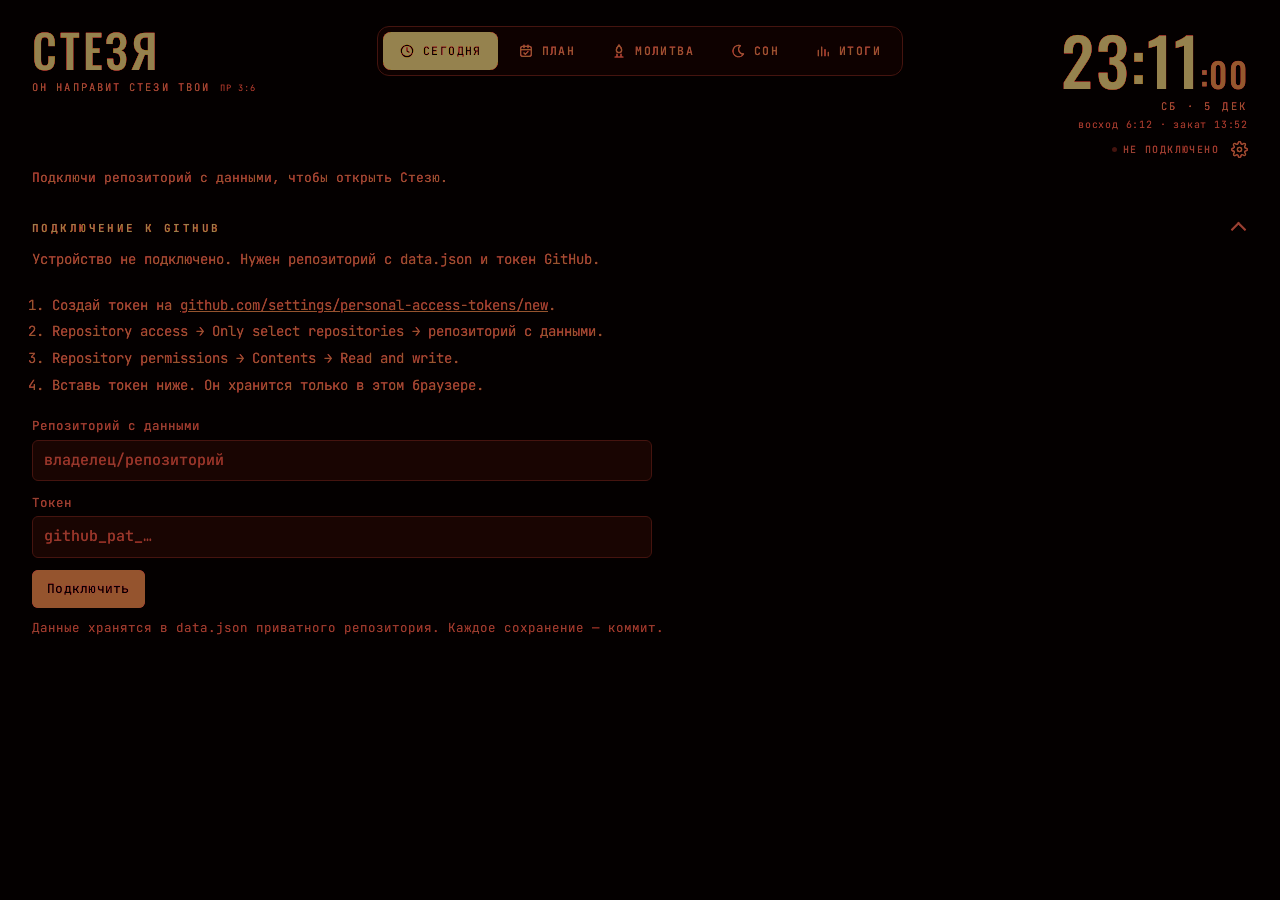
==== commit edf95f0c: "«Сегодня» по превью командного центра, без лодки - Шапка: имя и стих · вкладки · часы; бокового меню" ====
--- a/index.html
+++ b/index.html
@@ -18,54 +18,62 @@
 <link rel="preconnect" href="https://fonts.googleapis.com">
 <link rel="preconnect" href="https://fonts.gstatic.com" crossorigin>
 <link rel="stylesheet" href="https://fonts.googleapis.com/css2?family=JetBrains+Mono:wght@400;500;600&family=Oswald:wght@400;500;600&family=PT+Serif:ital@0;1&display=swap">
-<link rel="stylesheet" href="style.css?v=45">
+<link rel="stylesheet" href="style.css?v=46">
 </head>
 <body>
 <div id="sky" aria-hidden="true"></div>
 <canvas id="stars" aria-hidden="true"></canvas>
-<aside class="side" aria-label="Разделы">
-  <div class="brand"><img src="icon.svg" alt="" width="28" height="28">Стезя</div>
-  <nav class="side-nav" data-nav></nav>
-</aside>
 
 <div class="app">
   <header class="top">
-    <div class="top-row">
-      <span class="eyebrow" id="period-line">Стезя</span>
+    <div class="ttl">
+      <h1 id="today-title">Стезя</h1>
+      <p class="tagline" id="tagline">Он направит стези твои<small>Пр 3:6</small></p>
+      <span class="eyebrow" id="period-line" hidden></span>
+    </div>
+    <nav class="tabs" aria-label="Разделы" data-nav></nav>
+    <div class="clock">
+      <div class="clk-t" id="clk" aria-hidden="true">--:--</div>
+      <div class="clk-d" id="clk-d" aria-hidden="true"></div>
+      <div class="clk-s" id="sun-t" aria-hidden="true"></div>
       <div class="top-r">
         <button type="button" class="sync" id="sync" title="Обновить с GitHub">не подключено</button>
         <a href="#settings" class="gear" aria-label="Настройки" title="Настройки"><svg viewBox="0 0 24 24" fill="none" stroke="currentColor" stroke-width="1.8" stroke-linecap="round" stroke-linejoin="round"><circle cx="12" cy="12" r="3"/><path d="M19.4 15a1.7 1.7 0 0 0 .3 1.8l.1.1a2 2 0 1 1-2.8 2.8l-.1-.1a1.7 1.7 0 0 0-1.8-.3 1.7 1.7 0 0 0-1 1.5V21a2 2 0 1 1-4 0v-.1a1.7 1.7 0 0 0-1.1-1.5 1.7 1.7 0 0 0-1.8.3l-.1.1a2 2 0 1 1-2.8-2.8l.1-.1a1.7 1.7 0 0 0 .3-1.8 1.7 1.7 0 0 0-1.5-1H3a2 2 0 1 1 0-4h.1a1.7 1.7 0 0 0 1.5-1.1 1.7 1.7 0 0 0-.3-1.8l-.1-.1a2 2 0 1 1 2.8-2.8l.1.1a1.7 1.7 0 0 0 1.8.3H9a1.7 1.7 0 0 0 1-1.5V3a2 2 0 1 1 4 0v.1a1.7 1.7 0 0 0 1 1.5 1.7 1.7 0 0 0 1.8-.3l.1-.1a2 2 0 1 1 2.8 2.8l-.1.1a1.7 1.7 0 0 0-.3 1.8V9a1.7 1.7 0 0 0 1.5 1H21a2 2 0 1 1 0 4h-.1a1.7 1.7 0 0 0-1.5 1z"/></svg></a>
       </div>
     </div>
-    <div class="top-main">
-      <div class="ttl">
-        <h1 id="today-title">Стезя</h1>
-        <p class="tagline" id="tagline">Он направит стези твои<small>Пр 3:6</small></p>
-      </div>
-      <div class="clock" aria-hidden="true">
-        <div class="clk-t" id="clk">--:--</div>
-        <div class="clk-d" id="clk-d"></div>
-        <div class="clk-s" id="sun-t"></div>
-      </div>
-    </div>
     <p class="lede" id="today-sum" hidden></p>
   </header>
   <div class="notice" id="notice" role="status" hidden></div>
 
   <main id="main" hidden>
     <!-- ================= СЕГОДНЯ ================= -->
-    <div class="view" data-view="today">
-      <section class="span2 hero" id="hero" aria-label="Курс дня">
-        <p class="status" id="hero-status"></p>
-        <canvas id="compass" aria-label="Компас: стрелка указывает на сферу, которой сейчас нужно время. Нажмите на сферу, чтобы посмотреть её."></canvas>
-        <h2 class="phase" id="phase">Сегодня</h2>
-        <p class="phase-sub" id="phase-sub"></p>
-        <p class="lede" id="hero-sum"></p>
-        <div class="hero-foot" id="hero-foot"></div>
-      </section>
-      <section class="card span2 verse" id="verse-card" aria-label="Стих дня" hidden></section>
-      <section class="span2">
-        <div class="kid-actions">
+    <div class="view today-v" data-view="today">
+      <div class="col-c">
+        <section class="hero" id="hero" aria-label="Курс дня">
+          <p class="status" id="hero-status"></p>
+          <canvas id="compass" aria-label="Компас: стрелка указывает на сферу, которой сейчас нужно время. Нажмите на сферу, чтобы посмотреть её."></canvas>
+          <h2 class="phase" id="phase">Сегодня</h2>
+          <p class="phase-sub" id="phase-sub"></p>
+          <p class="lede" id="hero-sum"></p>
+          <div class="hero-foot" id="hero-foot"></div>
+        </section>
+        <section class="verse" id="verse-card" aria-label="Стих дня" hidden></section>
+      </div>
+      <div class="col-l">
+        <section class="metrics" id="metrics">
+          <div class="card-h"><h2>Показатели</h2><small>7 дней</small></div>
+          <div id="metric-list"></div>
+          <a class="frame" id="review-frame" href="#plan"></a>
+        </section>
+        <section class="card" id="habits">
+          <div class="card-h"><h2>Привычки</h2><small id="hab-count"></small></div>
+          <ul class="today" id="today-list"></ul>
+        </section>
+      </div>
+      <div class="col-r">
+        <section class="mark" id="mark">
+          <div class="card-h"><h2>Отметить</h2><small>одним касанием</small></div>
+          <div class="kid-actions">
           <button type="button" class="kbtn kid" id="kid-wake">
             <svg viewBox="0 0 32 32" aria-hidden="true"><circle cx="16" cy="19" r="6" fill="var(--amber)"/><path d="M16 6v4M6.5 10l2.8 2.8M25.5 10l-2.8 2.8M3 25h26" stroke="var(--amber)" stroke-width="2.4" stroke-linecap="round" fill="none"/></svg>
             <span><b id="kid-wake-l">Проснулся</b><span id="kid-wake-s"></span></span>
@@ -86,29 +94,13 @@
             <span><b id="me-wake-l">Я встал</b><span id="me-wake-s"></span></span>
           <span class="kgo" aria-hidden="true">Отметить</span>
           </button>
-        </div>
-        <div class="done-chips" id="kid-done"></div>
-      </section>
-
-      <section class="card span2 pray-card" id="pray-card" hidden></section>
-      <section class="card span2 pray-card duo-card" id="duo-card" hidden></section>
-      <section class="card span2 ritual" id="ritual-card" hidden></section>
-      <section class="card span2 slot-card" id="slot-card" hidden></section>
-
-      <section class="card" id="day">
-        <div class="card-h">
-          <h2 id="day-title">День</h2>
-          <div class="seg" role="tablist" aria-label="День">
-            <button type="button" role="tab" data-day="0">Сегодня</button>
-            <button type="button" role="tab" data-day="1">Завтра</button>
-          </div>
-        </div>
-        <p class="tl-next" id="day-next"></p>
-        <ol class="tl" id="day-tl"></ol>
-        <button type="button" class="linkbtn tl-more" id="day-toggle" aria-controls="day-tl">Показать весь день</button>
-      </section>
-
-      <div class="stack">
+          </div>
+          <div class="done-chips" id="kid-done"></div>
+        </section>
+        <section class="card pray-card" id="pray-card" hidden></section>
+        <section class="card pray-card duo-card" id="duo-card" hidden></section>
+        <section class="card ritual" id="ritual-card" hidden></section>
+        <section class="card slot-card" id="slot-card" hidden></section>
         <section class="card bal" id="focus-card">
           <div class="card-h"><h2>Главное на сегодня</h2><small id="focus-count"></small></div>
           <ul class="focus" id="focus-list"></ul>
@@ -116,16 +108,24 @@
             <a class="rings" id="bal-batts" href="#plan" hidden></a>
             <div class="bal-rec" id="bal-rec"></div></div>
         </section>
-        <section class="card">
-          <div class="card-h"><h2>Привычки</h2><small id="hab-count"></small></div>
-          <ul class="today" id="today-list"></ul>
-        </section>
-        <section class="card">
+        <section class="card" id="tasks">
           <div class="card-h"><h2 id="tasks-title">Задачи</h2><small>Google Задачи</small></div>
           <ul class="ptasks" id="plan-tasks"></ul>
           <p class="pt-foot" id="plan-foot"></p>
         </section>
       </div>
+      <section class="card" id="day">
+        <div class="card-h">
+          <h2><span class="dk">⌘ Лента дня</span><span id="day-title">День</span></h2>
+          <div class="seg" role="tablist" aria-label="День">
+            <button type="button" role="tab" data-day="0">Сегодня</button>
+            <button type="button" role="tab" data-day="1">Завтра</button>
+          </div>
+        </div>
+        <p class="tl-next" id="day-next"></p>
+        <ol class="tl" id="day-tl"></ol>
+        <button type="button" class="linkbtn tl-more" id="day-toggle" aria-controls="day-tl">Показать весь день</button>
+      </section>
     </div>
 
     <!-- ================= СОН ================= -->
@@ -314,11 +314,6 @@
         <span class="ml-main"><small>Итоги месяца</small><b id="ml-title"></b><span id="ml-sub"></span></span>
         <span class="ml-go" aria-hidden="true">→</span>
       </a>
-      <section class="card span2 keel" id="keel-card" hidden>
-        <div class="card-h"><h2>Равновесие недели</h2><small id="keel-word"></small></div>
-        <a class="keel-boat" id="keel-boat" href="#plan" aria-label="Баланс сфер — открыть в «Плане»"></a>
-        <div class="keel-sides" id="keel-sides"></div>
-      </section>
       <section class="card span2" id="week">
         <div class="card-h">
           <h2>Неделя</h2>
@@ -647,6 +642,6 @@
 <script src="demo-data.js?v=2"></script>
 <script src="verses.js?v=2"></script>
 <script src="compass.js?v=1"></script>
-<script src="app.js?v=53"></script>
+<script src="app.js?v=54"></script>
 </body>
 </html>
--- a/style.css
+++ b/style.css
@@ -824,25 +824,6 @@
 .bg-detail b { color:var(--ink); }
 #bal-norms li span::first-letter { text-transform:uppercase; }
 
-/* «Итоги»: киль */
-.keel-boat { display:block; border-radius:16px; overflow:hidden; background:var(--k0); }
-.keel-boat svg { display:block; width:100%; height:auto; }
-.keel .tilt { transform-origin:180px 128px; transform:rotate(var(--deg)); animation:heel 1.8s cubic-bezier(.3,1.4,.4,1) both; }
-@keyframes heel { from { transform:rotate(0); } }
-.keel .bob { transform-origin:180px 128px; animation:bob 4s ease-in-out infinite; }
-@keyframes bob { 50% { transform:translateY(3px) rotate(.6deg); } }
-.keel .hull { fill:var(--soft); } .keel .kl { fill:var(--soft); opacity:.5; }
-.keel .mast { stroke:var(--soft); stroke-width:3; }
-.keel .s1 { fill:var(--teal); } .keel .s2 { fill:var(--s2); }
-.keel .w1 { fill:var(--k2); opacity:.7; animation:wave 6s linear infinite; }
-.keel .w2 { fill:var(--k3); opacity:.45; animation:wave 9s linear infinite reverse; }
-@keyframes wave { to { transform:translateX(-120px); } }
-.keel-sides { display:grid; grid-template-columns:1fr 1fr; gap:10px; margin-top:10px; font-size:14px; line-height:1.45; }
-.keel-sides > p { grid-column:1 / -1; }
-.keel-sides div { padding:10px 12px; border-radius:12px; background:var(--field); }
-.keel-sides b { display:block; font-size:12px; font-weight:600; letter-spacing:.04em; text-transform:uppercase; color:var(--faint); }
-.keel-sides span { color:var(--faint); }
-@media (prefers-reduced-motion:reduce) { .rg .rg-a, .bg-c, .keel .tilt, .keel .bob, .keel .w1, .keel .w2 { animation:none; } }
 .rt { display:inline-flex; align-items:center; gap:5px; font-size:13px; color:var(--soft); white-space:nowrap; }
 .rt input { accent-color:var(--teal); }
 
@@ -888,7 +869,7 @@
 .m-mom .t em { display:block; font-style:normal; font-size:13px; color:var(--soft); }
 @media (min-width:960px) { .m-kpi { grid-template-columns:repeat(4, minmax(0,1fr)); } }
 
-/* ================= Стезя: тёмный HUD и морская карта ================= */
+/* ================= Стезя: раскладка и компоненты, как на превью «Командный центр» ================= */
 html { transition:filter .8s; }
 body { transition:background-color .8s, color .8s; }
 :root[data-look="chart"] body { background:
@@ -900,31 +881,96 @@
   background:radial-gradient(130% 70% at var(--sun-x,70%) 105%, rgba(240,140,70,calc(var(--glow,0) * .32)), transparent 65%),
              radial-gradient(90% 50% at var(--sun-x,70%) 100%, rgba(150,110,190,calc(var(--glow,0) * .14)), transparent 70%); }
 #stars { position:fixed; inset:0; width:100%; height:100%; z-index:0; pointer-events:none; }
-.app, .side { position:relative; z-index:1; }
+.app { position:relative; z-index:1; max-width:1480px; padding:0 16px calc(150px + env(safe-area-inset-bottom,0px)); }
+.side { display:none !important; }
 :focus-visible { outline:1px solid var(--ink); outline-offset:3px; }
-a { color:var(--teal); }
-
-/* шапка: имя, подпись-стих и часы */
-.top { padding:16px 2px 8px; gap:8px; }
-.eyebrow { font-size:10.5px; font-weight:500; letter-spacing:.2em; text-transform:uppercase; color:var(--faint); }
-.top-main { display:flex; justify-content:space-between; align-items:flex-end; gap:14px; }
+
+/* ---------- шапка: имя и стих · вкладки · часы ---------- */
+header.top { display:grid; grid-template-columns:minmax(0,1fr) auto; align-items:start; gap:4px 14px; padding:16px 2px 12px; }
+header.top .tabs { display:none; }
 .ttl { min-width:0; }
-.top h1 { font:500 clamp(30px,8.5vw,46px)/1 var(--disp); letter-spacing:.06em; text-transform:uppercase; margin:0; }
+header.top h1 { font:500 clamp(30px,8.5vw,46px)/1 var(--disp); letter-spacing:.06em; text-transform:uppercase; margin:0; }
 .tagline { margin:8px 0 0; font-size:10.5px; line-height:1.5; letter-spacing:.2em; text-transform:uppercase; color:var(--soft); }
 .tagline small { margin-left:10px; color:var(--faint); letter-spacing:.12em; white-space:nowrap; }
-.clock { flex:none; text-align:right; }
+.clock { text-align:right; }
 .clk-t { font:500 clamp(38px,11vw,66px)/1 var(--disp); letter-spacing:.02em; }
 .clk-t small { font-size:.52em; color:var(--soft); }
 .clk-d { margin-top:6px; font-size:10.5px; letter-spacing:.26em; text-transform:uppercase; color:var(--soft); }
-.clk-s { margin-top:3px; font-size:10px; letter-spacing:.1em; color:var(--faint); white-space:nowrap; }
-.lede { font-size:13px; }
-.sync, .gear { background:var(--card); box-shadow:none; border:1px solid var(--line2); }
-.sync { font-size:11px; letter-spacing:.04em; border-radius:6px; }
-.sync.ok, .sync.warn { border-color:transparent; }
-.gear { border-radius:8px; }
+.clk-s { margin-top:3px; font-size:10px; letter-spacing:.08em; color:var(--faint); white-space:nowrap; }
+header.top .top-r { justify-content:flex-end; gap:12px; margin-top:8px; }
+header.top .lede { grid-column:1 / -1; margin:6px 0 0; font-size:13px; }
+.sync { background:none; border:0; box-shadow:none; padding:0; font-size:10px; font-weight:500; letter-spacing:.14em; text-transform:uppercase; color:var(--faint); }
+.sync::before { width:5px; height:5px; }
+.sync.ok, .sync.warn { background:none; }
+.gear { width:auto; height:auto; background:none; border:0; box-shadow:none; color:var(--soft); }
+.gear svg { width:17px; height:17px; }
+.notice { border-radius:6px; }
+
+/* ---------- разделы: подпись с линией, а не коробка ---------- */
+.view { gap:34px; }
+.card { background:none; border:0; border-radius:0; padding:0; box-shadow:none; }
+.card-h { display:flex; align-items:center; flex-wrap:wrap; gap:8px 10px; margin-bottom:14px; }
+.card-h::after { content:""; order:1; flex:1 1 24px; height:1px; background:var(--line2); }
+.card-h > .seg, .card-h > .nav, .card-h > button, .card-h > a { order:2; }
+.card-h h2, .sec-head h2, details.sub > summary, .bal-h, .h3 { font-family:var(--mono); font-size:11px; font-weight:600; letter-spacing:.22em; text-transform:uppercase; color:var(--ink); }
+.card-h small, .card-h .aside, .sec-head .aside { font-size:10px; font-weight:400; letter-spacing:.14em; text-transform:uppercase; color:var(--faint); }
+.sec-head { border-bottom:1px solid var(--line2); padding-bottom:8px; }
+.bal-h2 { font-size:13px; }
+.bal-h small { letter-spacing:.04em; text-transform:none; }
+figcaption { font-size:13px; }
+.goal { background:var(--card); border:1px solid var(--line2); border-radius:8px; box-shadow:none; }
+.glist > .empty, .glist > .note { background:none; border:0; box-shadow:none; padding:0; }
+.tiles div { background:transparent; border:1px solid var(--line2); border-radius:6px; }
+.w-stat div, .w-line, .bg-detail, .g-next, .nd-form, .night-row, .bal-ok, .bal-skew, .fc-box, .month-link, .duo, .demo-bar { border-radius:6px; }
+.fc-box.kid { background:transparent; border:1px solid color-mix(in srgb, var(--amber) 45%, transparent); }
+.fc-box.me { background:transparent; border:1px solid color-mix(in srgb, var(--teal) 45%, transparent); }
+.month-link { background:var(--card); border:1px solid var(--line2); padding:14px; }
+.demo-bar { background:none; border:1px dashed color-mix(in srgb, var(--amber) 60%, transparent); padding:7px 12px; font-size:12px; margin:0 0 6px; }
+.sheet-in { border-radius:14px 14px 0 0; }
+.sheet .card { background:var(--card); border:1px solid var(--line2); border-radius:8px; padding:12px 14px; }
+
+/* крупные числа — узким шрифтом, как на приборах */
+.fc-big, .tg-big b, .big-stat b, .tiles b, .g-val b, .duo b, .w-stat b, .ml-main b, .pray-card .pc-live, .ring-t b, .pray-done, .pray-input {
+  font-family:var(--disp); font-weight:500; letter-spacing:.01em; }
+.tiles b { font-size:24px; }
+
+/* кнопки, поля, переключатели */
+.btn { border-radius:6px; font-weight:600; font-size:13px; letter-spacing:.02em; }
+.btn.ghost { background:transparent; border:1px solid var(--line2); }
+.field { border-radius:6px; font-size:15px; }
+.seg { background:transparent; border:1px solid var(--line2); border-radius:8px; }
+.seg button { border-radius:5px; font-size:12.5px; }
+.seg button[aria-selected="true"] { background:var(--ink); color:var(--on-ink); box-shadow:none; }
+.nav button, .per-nav button { border-radius:6px; background:transparent; border:1px solid var(--line2); }
+.chip { border-radius:4px; font-size:11px; letter-spacing:.04em; }
+.days label { border-radius:6px; }
+.toast, .tip { border-radius:8px; font-size:13px; }
+.toast { bottom:calc(136px + env(safe-area-inset-bottom,0px)); }
+.pray-btn { border-radius:8px; }
+
+/* флажки — квадратные, разделители — пунктир */
+.tick, .pt button, .focus button.fk, .cchip .tick { width:18px; height:18px; border-radius:2px; background:transparent; }
+.hab:not([aria-pressed="true"]) .tick, .pt:not(.done) button, .focus li:not(.done) button.fk { box-shadow:inset 0 0 0 1px var(--soft); }
+.hab[aria-pressed="true"] .tick, .pt.done button, .focus li.done button.fk { background:var(--teal); box-shadow:none; }
+.hab { grid-template-columns:22px 1fr auto; }
+ul.today li + li, .focus li, .pt, ul.checks li, .tg-list li, .needs li, ul.hbars li, .m-mom li { border-color:var(--line2); }
+ul.today li + li { border-top-style:dashed; }
+.focus li, .pt { border-bottom-style:dashed; }
+.hab-name, .pt-t, .focus .ft, .tl b, .nd-t, .g-steps li, .tg-list li, ul.checks li, .hb-top { font-size:14px; }
+.hab-meta, .pt-t small, .focus .ft small, .nd-meta { font-size:11.5px; }
+.dots i { border-radius:1px; width:7px; height:7px; }
+
+/* ---------- «Сегодня»: на телефоне — порядок превью, на широком экране — три колонки ---------- */
+.view.today-v { display:flex; flex-direction:column; gap:32px; }
+.today-v > .col-l, .today-v > .col-c, .today-v > .col-r { display:contents; }
+@media (max-width:1179px) {
+  #hero { order:1; } #verse-card { order:2; } #mark { order:3; }
+  #pray-card, #duo-card, #ritual-card, #slot-card { order:4; }
+  #focus-card { order:5; } #habits { order:6; } #tasks { order:7; } #metrics { order:8; }
+}
 
 /* курс дня: компас */
-.hero { display:flex; flex-direction:column; align-items:center; text-align:center; padding:2px 0 4px; }
+.hero { display:flex; flex-direction:column; align-items:center; text-align:center; }
 .hero .status { margin:0; display:flex; flex-wrap:wrap; justify-content:center; align-items:center; gap:4px 8px;
   font-size:10.5px; letter-spacing:.2em; text-transform:uppercase; color:var(--soft); }
 .hero .status b { color:var(--ink); font-weight:600; }
@@ -939,91 +985,129 @@
 .hero .lede b { color:var(--soft); }
 .hero-foot:empty { display:none; }
 .hero .linkbtn { color:var(--ink); font-weight:500; }
-/* кольца сфер заменил компас */
 #bal-batts { display:none !important; }
-/* в воскресенье — без «Главного», упора и задач (по кнопке «показать дела» вернутся) */
-.sunday #focus-card, .sunday section:has(> #plan-tasks), .sunday section:has(#plan-tasks) { display:none; }
-
-/* карточки: тонкая рамка вместо тени */
-.card, .goal, .glist > .empty, .glist > .note { background:var(--card); border:1px solid var(--line2); border-radius:8px; box-shadow:none; }
-.card-h h2, .sec-head h2, details.sub > summary, .bal-h, .h3 { font-family:var(--mono); font-size:11.5px; font-weight:600; letter-spacing:.2em; text-transform:uppercase; }
-.sec-head h2 { font-size:12px; }
-.card-h small, .card-h .aside, .sec-head .aside { font-size:11px; letter-spacing:.06em; }
-.bal-h2 { font-size:13px; }
-figcaption { font-size:13px; }
-.tiles div, .w-stat div, .w-line, .keel-sides div, .bg-detail, .g-next, .nd-form, .night-row, .bal-ok, .bal-skew { border-radius:6px; }
-.tiles div { background:transparent; border:1px solid var(--line2); }
-
-/* крупные числа — узким шрифтом, как на приборах */
-.fc-big, .tg-big b, .big-stat b, .tiles b, .g-val b, .duo b, .w-stat b, .ml-main b, .pray-card .pc-live, .ring-t b, .pray-done, .pray-input {
-  font-family:var(--disp); font-weight:500; letter-spacing:.01em; }
-.tiles b { font-size:24px; }
-
-/* кнопки и поля */
-.btn { border-radius:6px; font-weight:600; font-size:13px; letter-spacing:.02em; }
-.btn.ghost { background:transparent; border:1px solid var(--line2); }
-.field { border-radius:6px; font-size:15px; }
-.seg { background:transparent; border:1px solid var(--line2); border-radius:8px; }
-.seg button { border-radius:5px; font-size:12.5px; }
-.seg button[aria-selected="true"] { background:var(--ink); color:var(--on-ink); box-shadow:none; }
-.nav button, .per-nav button { border-radius:6px; background:transparent; border:1px solid var(--line2); }
-.chip { border-radius:5px; font-size:11px; letter-spacing:.04em; }
-.days label { border-radius:6px; }
-
-/* кнопки сна */
-.kbtn { border-radius:8px; border:1px solid var(--line2); background:var(--card); }
-.kbtn.kid { border-color:color-mix(in srgb, var(--amber) 45%, transparent); background:var(--amber-bg); }
-.kbtn.sleep { border-color:color-mix(in srgb, var(--blue) 45%, transparent); background:var(--blue-bg); }
-.kbtn.night { border-color:color-mix(in srgb, var(--violet) 45%, transparent); background:var(--violet-bg); }
-.kbtn.me { border-color:color-mix(in srgb, var(--teal) 45%, transparent); background:var(--teal-bg); }
-.kbtn b { font-size:14px; }
-.kgo { border-radius:5px; background:transparent; border:1px solid currentColor; font-size:11px; letter-spacing:.06em; }
-.chip-done { border-radius:6px; background:var(--card); border:1px solid var(--line2); box-shadow:none; }
-
-/* карточки «Сейчас» */
-.ritual, .pray-card, .slot-card, .duo { border-radius:8px; }
-.ritual .r-ic, .duo-card .r-ic { border-radius:8px; }
-.slot-card h3 { font-size:17px; }
-
-/* текст в списках чуть мельче — моноширинный шрифт шире */
-.hab-name, .pt-t, .focus .ft, .tl b, .nd-t, .g-steps li, .tg-list li, ul.checks li, .hb-top { font-size:14px; }
-.hab-meta, .pt-t small, .focus .ft small, .nd-meta { font-size:12px; }
-.tick, .pt button { border-radius:5px; }
-.focus button.fk { border-radius:4px; }
-
-/* стих дня — как сигнал, который расшифровывается */
-.verse { background:var(--card); border:1px solid var(--line2); text-align:center; padding:18px 18px 16px; }
+/* воскресенье — без «Главного», упора и задач (кнопка «показать дела» вернёт) */
+.sunday #focus-card, .sunday #tasks { display:none; }
+
+/* стих дня — без рамки, по центру, проявляется как расшифровка */
+.verse { background:none; border:0; box-shadow:none; padding:0; text-align:center; max-width:640px; margin:0 auto; overflow:visible; }
 .verse .v-eye { justify-content:center; font-size:10.5px; font-weight:600; letter-spacing:.24em; color:var(--soft); }
-.verse blockquote { margin:12px auto 6px; max-width:60ch; font-family:var(--mono); font-size:15px; line-height:1.65; color:var(--ink); min-height:3.3em; }
+.verse blockquote { margin:10px auto 6px; font-family:var(--mono); font-size:15px; line-height:1.65; color:var(--ink); min-height:3.3em; }
 :root[data-look="chart"] .verse blockquote { font-family:var(--serif); font-style:italic; font-size:19px; line-height:1.5; }
-.verse cite { text-align:center; font-size:11px; font-weight:500; letter-spacing:.2em; text-transform:uppercase; color:var(--faint); }
+.verse cite { text-align:center; font-size:10.5px; font-weight:500; letter-spacing:.2em; text-transform:uppercase; color:var(--faint); }
 .verse .v-act { justify-content:center; border-top:1px dashed var(--line2); }
-.verse .v-act p { font-size:13px; color:var(--soft); }
+.verse .v-act p { font-size:12.5px; color:var(--soft); }
 .verse .v-act p span { color:var(--amber); }
 .verse.rise::after { display:none; }
 .verse.rise cite, .verse.rise .v-act { animation-delay:1.4s; }
 
-/* вкладки и боковое меню */
+/* отметить одним касанием */
+.kid-actions { display:grid; grid-template-columns:1fr 1fr; gap:10px; }
+.kbtn { display:flex; justify-content:space-between; align-items:center; gap:10px; min-height:64px; padding:11px 13px; text-align:left;
+  border:1px solid var(--line2); border-radius:6px; background:var(--card); color:var(--ink); transition:border-color .2s; }
+.kbtn:hover { border-color:var(--soft); }
+.kid-actions .kbtn { background:var(--card); border-color:var(--line2); }
+.kid-actions .kbtn:hover { border-color:var(--soft); }
+.kbtn svg, .kbtn .kgo { display:none; }
+.kbtn::after { content:"→"; flex:none; color:var(--soft); font-size:17px; transition:transform .2s; }
+.kbtn:hover::after { transform:translateX(3px); color:var(--ink); }
+.kid-actions .kbtn b { font-size:14px; font-weight:500; color:var(--ink); }
+.kbtn > span > span { font-size:11px; color:var(--faint); margin-top:3px; }
+.chip-done { border-radius:6px; background:transparent; border:1px solid var(--line2); box-shadow:none; font-size:12px; }
+.chip-done.fix { background:transparent; border-color:color-mix(in srgb, var(--teal) 50%, transparent); }
+
+/* «Сейчас»: молитва, слот, ритуал — рамка с цветной кромкой */
+.pray-card, .ritual, .slot-card, .duo-card { background:var(--card); border:1px solid var(--line2); border-left:2px solid var(--violet); border-radius:6px; padding:14px; }
+.slot-card { border-left-color:var(--blue); }
+.duo-card { border-left-color:var(--pink); }
+.pray-card.met { background:var(--card); border-left-color:var(--teal); }
+.ritual .r-ic, .duo-card .r-ic { border-radius:6px; background:transparent; border:1px solid var(--line2); }
+.slot-card h3 { font-size:16px; }
+.slot-card .btn.ghost, .duo-card .btn.ghost { background:transparent; }
+
+/* главное и упор */
+.bal-sub { margin-top:18px; padding:14px; border:1px solid var(--line2); border-radius:6px; background:var(--card); }
+.bal .pick button.pi { background:transparent; border:1px solid var(--line2); border-radius:6px; }
+.bal .pick button.pi.idea { border-style:dashed; }
+.pick button.pi .plus { border-radius:4px; }
+.bal-rec .br-h .alt { border-radius:6px; background:transparent; border:1px solid var(--line2); }
+
+/* показатели за 7 дней */
+.metric { padding:14px 0 16px; border-bottom:1px solid var(--line); }
+.metric:first-child { padding-top:0; }
+.m-h { display:flex; justify-content:space-between; align-items:baseline; gap:8px; font-size:10.5px; letter-spacing:.2em; text-transform:uppercase; color:var(--soft); }
+.m-h .k::before { content:"•"; margin-right:8px; color:var(--c); }
+.m-h .r { letter-spacing:.04em; text-transform:none; color:var(--faint); white-space:nowrap; }
+.m-h .r em { font-style:normal; color:var(--c); }
+.m-v { font:500 46px/1.05 var(--disp); margin-top:6px; }
+.m-v small { font:400 13px var(--mono); color:var(--soft); margin-left:8px; }
+.spark { display:block; width:100%; height:44px; margin-top:6px; overflow:visible; }
+.frame { display:block; position:relative; margin-top:22px; padding:16px 18px 14px; color:inherit; text-decoration:none;
+  border:1px solid var(--line2); background:linear-gradient(180deg, color-mix(in srgb, var(--ink) 4%, transparent), transparent); }
+.frame::before, .frame::after, .frame > .c1, .frame > .c2 { content:""; position:absolute; width:12px; height:12px; border:0 solid var(--soft); }
+.frame::before { top:-4px; left:-4px; border-width:1px 0 0 1px; } .frame::after { top:-4px; right:-4px; border-width:1px 1px 0 0; }
+.frame > .c1 { bottom:-4px; left:-4px; border-width:0 0 1px 1px; } .frame > .c2 { bottom:-4px; right:-4px; border-width:0 1px 1px 0; }
+.frame .lbl { display:block; font-size:10.5px; font-weight:600; letter-spacing:.2em; text-transform:uppercase; }
+.frame .f-sub { display:block; margin-top:2px; font-size:12px; color:var(--soft); }
+.frame .big { display:block; margin-top:10px; font:500 50px/1 var(--disp); }
+.frame .big small { font:400 13px var(--mono); color:var(--soft); margin-left:8px; }
+.frame .gauge { position:relative; display:flex; gap:3px; height:24px; margin-top:14px; }
+.frame .gauge i { flex:1; background:var(--line2); }
+.frame .gauge i.on { background:linear-gradient(180deg, var(--soft), var(--faint)); }
+.frame .gauge b { position:absolute; top:50%; width:13px; height:13px; border-radius:50%; background:var(--ink); transform:translate(-50%,-50%); }
+:root:not([data-look="chart"]) .frame .gauge b { box-shadow:0 0 12px rgba(255,255,255,.55); }
+.frame .scale { display:flex; justify-content:space-between; margin-top:8px; font-size:10.5px; color:var(--soft); }
+
+/* лента дня — полоса внизу экрана; «Весь день» раскрывает её */
+#day { position:fixed; z-index:14; left:12px; right:12px; bottom:calc(70px + env(safe-area-inset-bottom,0px)); display:flex; align-items:center; gap:12px;
+  padding:9px 10px 9px 14px; background:var(--dock); border:1px solid var(--line2); border-radius:10px; backdrop-filter:blur(12px); -webkit-backdrop-filter:blur(12px); }
+#day .card-h { margin:0; flex:none; }
+#day .card-h::after, #day-title { display:none; }
+#day .card-h h2 { font:500 14px var(--mono); letter-spacing:0; text-transform:none; }
+#day:not(.open) .seg { display:none; }
+#day .tl-next { flex:1; min-width:0; margin:0; font-size:12px; color:var(--soft); white-space:nowrap; overflow:hidden; text-overflow:ellipsis; }
+#day .tl-next b { color:var(--ink); }
+#day-toggle { flex:none; margin:0; padding:7px 11px; border:1px solid var(--line2); border-radius:6px; color:var(--ink); text-decoration:none; font-size:12px; white-space:nowrap; }
+#day.open { display:block; max-height:min(72vh,600px); overflow:auto; padding:14px; }
+#day.open .card-h { display:flex; justify-content:space-between; margin-bottom:12px; }
+#day.open #day-toggle { margin-top:12px; }
+.tl li::before { box-shadow:0 0 0 3px var(--dock); }
+.tl .cur > div, .tl .band > div { border-radius:6px; }
+
+/* вкладки внизу на телефоне */
 .tabbar { background:var(--dock); border-top:1px solid var(--line2); }
-.tabbar a, .side-nav a { font-size:10px; font-weight:500; letter-spacing:.12em; text-transform:uppercase; }
-.tabbar a[aria-current="page"], .side-nav a[aria-current="page"] { color:var(--ink); }
+.tabbar a, .tabs a { font-size:10px; font-weight:500; letter-spacing:.12em; text-transform:uppercase; }
+.tabbar a[aria-current="page"] { color:var(--ink); }
 :root:not([data-look="chart"]) .tabbar a[aria-current="page"] svg { filter:drop-shadow(0 0 6px rgba(255,255,255,.45)); }
-.toast, .tip { border-radius:8px; font-size:13px; }
-.sheet-in { border-radius:14px 14px 0 0; }
-.pray-btn { border-radius:8px; }
-
+
+@media (max-width:420px) {
+  .hero .status .wide { display:none; }
+  .clk-s { font-size:9.5px; letter-spacing:.04em; }
+  .kbtn { min-height:58px; padding:10px 11px; }
+}
 @media (min-width:960px) {
-  .side { border-right:1px solid var(--line2); }
-  .brand { font:500 24px/1 var(--disp); letter-spacing:.08em; text-transform:uppercase; }
-  .side-nav a { font-size:12px; letter-spacing:.14em; }
-  .side-nav a[aria-current="page"] { background:var(--ink); color:var(--on-ink); border-radius:6px; }
-  .top { padding-top:24px; }
+  body { display:block; }
+  .app { padding:0 32px 110px; }
+  header.top { grid-template-columns:minmax(0,1fr) auto minmax(0,1fr); padding:26px 0 18px; }
+  header.top .tabs { display:flex; justify-self:center; align-self:start; gap:4px; padding:5px; border:1px solid var(--line2); border-radius:12px; background:var(--card); }
+  .tabs a { display:flex; align-items:center; gap:8px; padding:10px 16px; border-radius:8px; font-size:11.5px; color:var(--soft); text-decoration:none; }
+  .tabs a svg { width:16px; height:16px; }
+  .tabs a[aria-current="page"] { background:var(--ink); color:var(--on-ink); }
+  .clock { justify-self:end; }
+  .view:not(.today-v) { max-width:1200px; margin-inline:auto; }
+  .view.today-v { max-width:760px; margin-inline:auto; }
   #compass { height:min(520px, calc(100vh - 330px)); min-height:400px; }
   .phase { font-size:58px; } .phase.long { font-size:44px; letter-spacing:.14em; margin-left:.14em; }
+  #day { left:32px; right:32px; bottom:18px; padding:10px 12px 10px 18px; }
+  #day .card-h h2 { font-size:16px; }
+  #day .tl-next { font-size:13px; }
+  .toast { bottom:84px; }
   .sheet-in { border-radius:14px; }
 }
-@media (max-width:420px) {
-  .hero .status .wide { display:none; }
-  .clk-s { font-size:9.5px; letter-spacing:.06em; }
+@media (min-width:1180px) {
+  .view.today-v { display:grid; max-width:none; grid-template-columns:minmax(250px,310px) minmax(0,1fr) minmax(300px,360px); gap:0 40px; align-items:start; }
+  .today-v > .col-l, .today-v > .col-c, .today-v > .col-r { display:flex; flex-direction:column; gap:30px; min-width:0; }
+  .today-v > .col-l { grid-column:1; grid-row:1; padding-top:44px; }
+  .today-v > .col-c { grid-column:2; grid-row:1; }
+  .today-v > .col-r { grid-column:3; grid-row:1; padding-top:44px; }
 }
-.top-row .eyebrow { min-width:0; white-space:nowrap; overflow:hidden; text-overflow:ellipsis; }
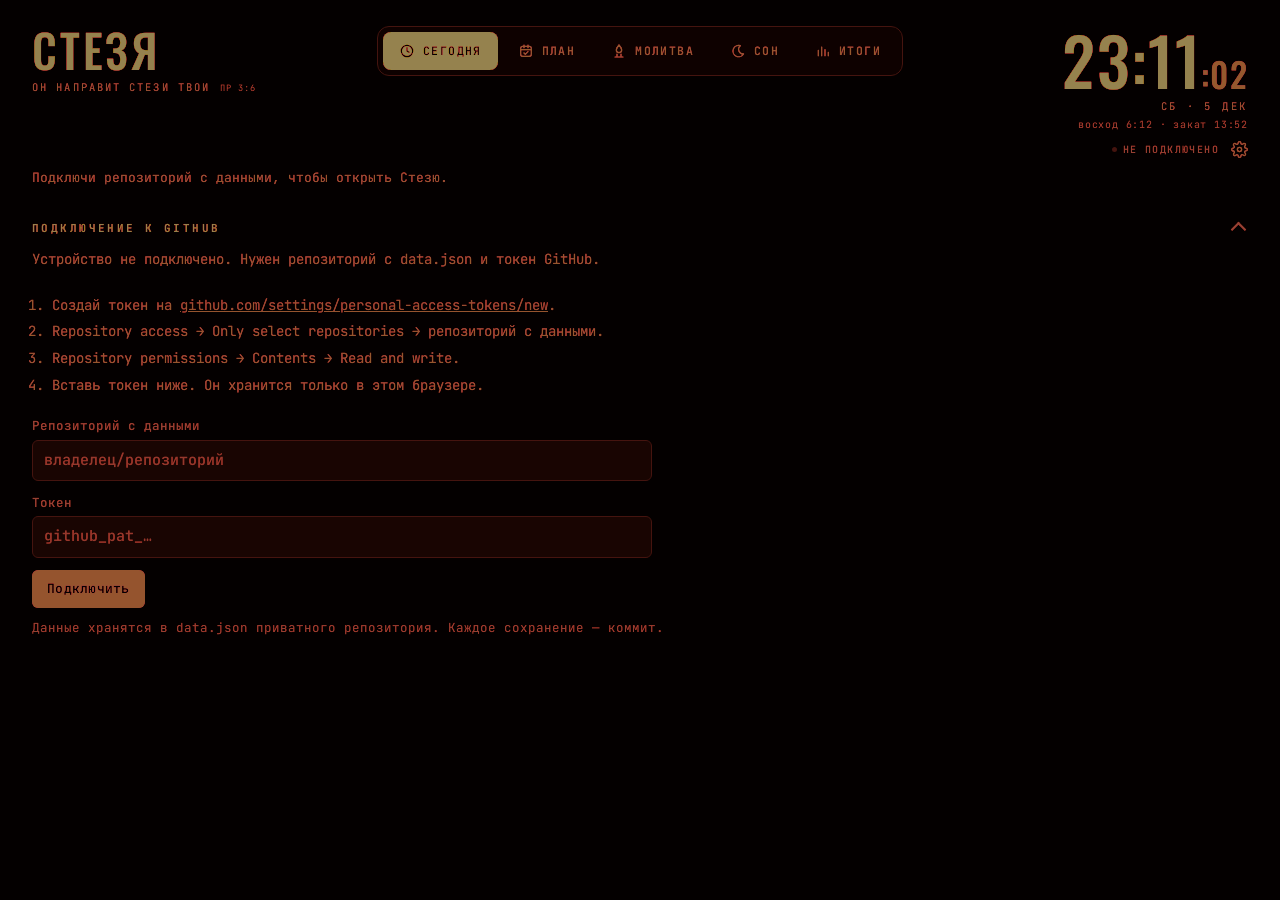
==== commit 86fb0e20: "«Воскресный день»; молитва — дни из 7 и минуты в дни молитвы - Воскресный режим подписан «Воскресный" ====
--- a/index.html
+++ b/index.html
@@ -18,7 +18,7 @@
 <link rel="preconnect" href="https://fonts.googleapis.com">
 <link rel="preconnect" href="https://fonts.gstatic.com" crossorigin>
 <link rel="stylesheet" href="https://fonts.googleapis.com/css2?family=JetBrains+Mono:wght@400;500;600&family=Oswald:wght@400;500;600&family=PT+Serif:ital@0;1&display=swap">
-<link rel="stylesheet" href="style.css?v=46">
+<link rel="stylesheet" href="style.css?v=47">
 </head>
 <body>
 <div id="sky" aria-hidden="true"></div>
@@ -642,6 +642,6 @@
 <script src="demo-data.js?v=2"></script>
 <script src="verses.js?v=2"></script>
 <script src="compass.js?v=1"></script>
-<script src="app.js?v=54"></script>
+<script src="app.js?v=55"></script>
 </body>
 </html>
--- a/style.css
+++ b/style.css
@@ -1041,6 +1041,9 @@
 .m-h .r em { font-style:normal; color:var(--c); }
 .m-v { font:500 46px/1.05 var(--disp); margin-top:6px; }
 .m-v small { font:400 13px var(--mono); color:var(--soft); margin-left:8px; }
+.m-note { margin:4px 0 0; font-size:12px; color:var(--faint); }
+.m-note b { color:var(--soft); font-weight:500; }
+.m-v .of { font-size:.42em; color:var(--soft); margin-left:6px; letter-spacing:.02em; }
 .spark { display:block; width:100%; height:44px; margin-top:6px; overflow:visible; }
 .frame { display:block; position:relative; margin-top:22px; padding:16px 18px 14px; color:inherit; text-decoration:none;
   border:1px solid var(--line2); background:linear-gradient(180deg, color-mix(in srgb, var(--ink) 4%, transparent), transparent); }
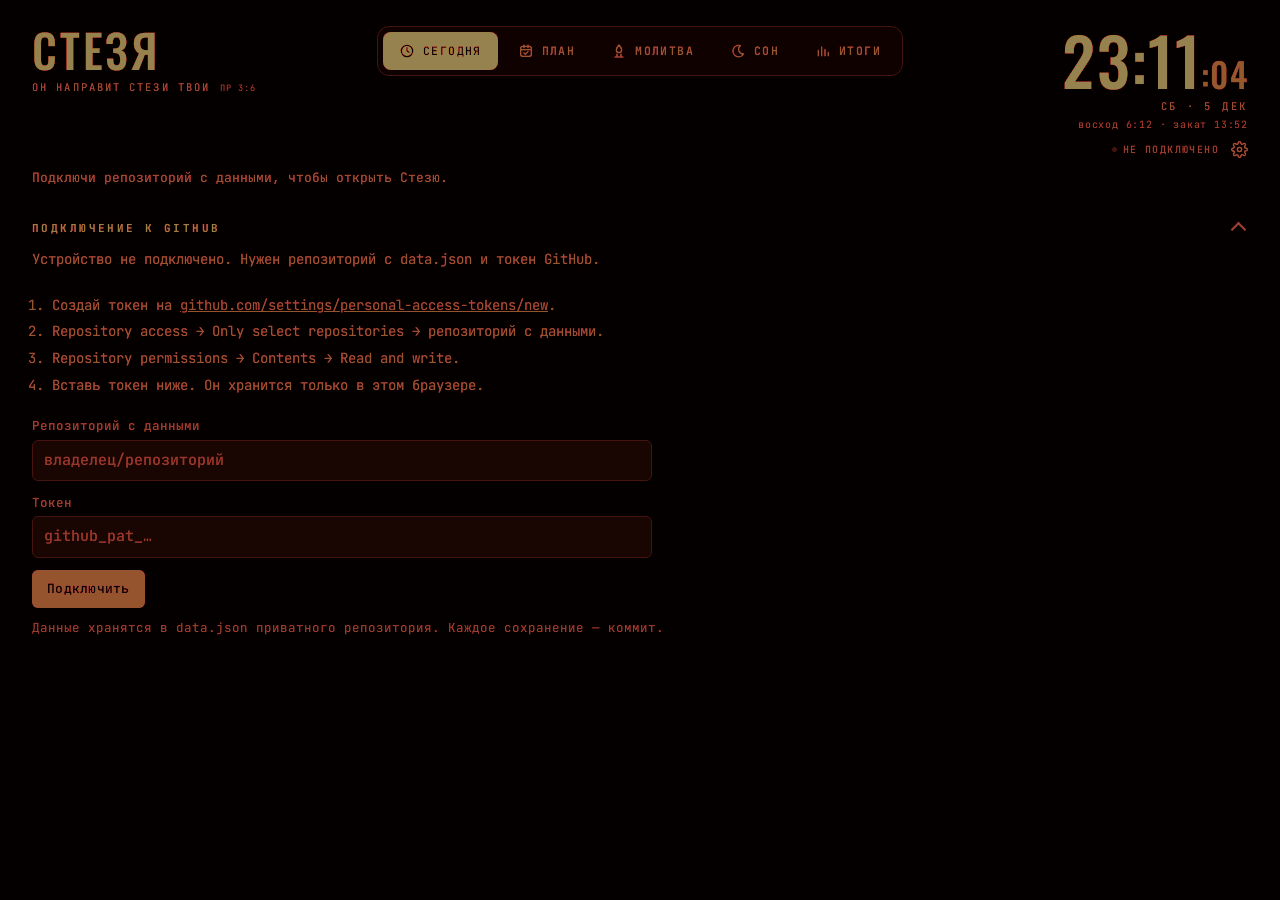
==== commit a38ee7f2: "«Упор» → «Фокус»; фокус не повторяет задачи из «Задач» на сегодня - Везде в интерфейсе, README и тес" ====
--- a/index.html
+++ b/index.html
@@ -641,7 +641,7 @@
 <div class="tip" id="tip" hidden></div>
 <script src="demo-data.js?v=2"></script>
 <script src="verses.js?v=2"></script>
-<script src="compass.js?v=1"></script>
-<script src="app.js?v=55"></script>
+<script src="compass.js?v=2"></script>
+<script src="app.js?v=57"></script>
 </body>
 </html>
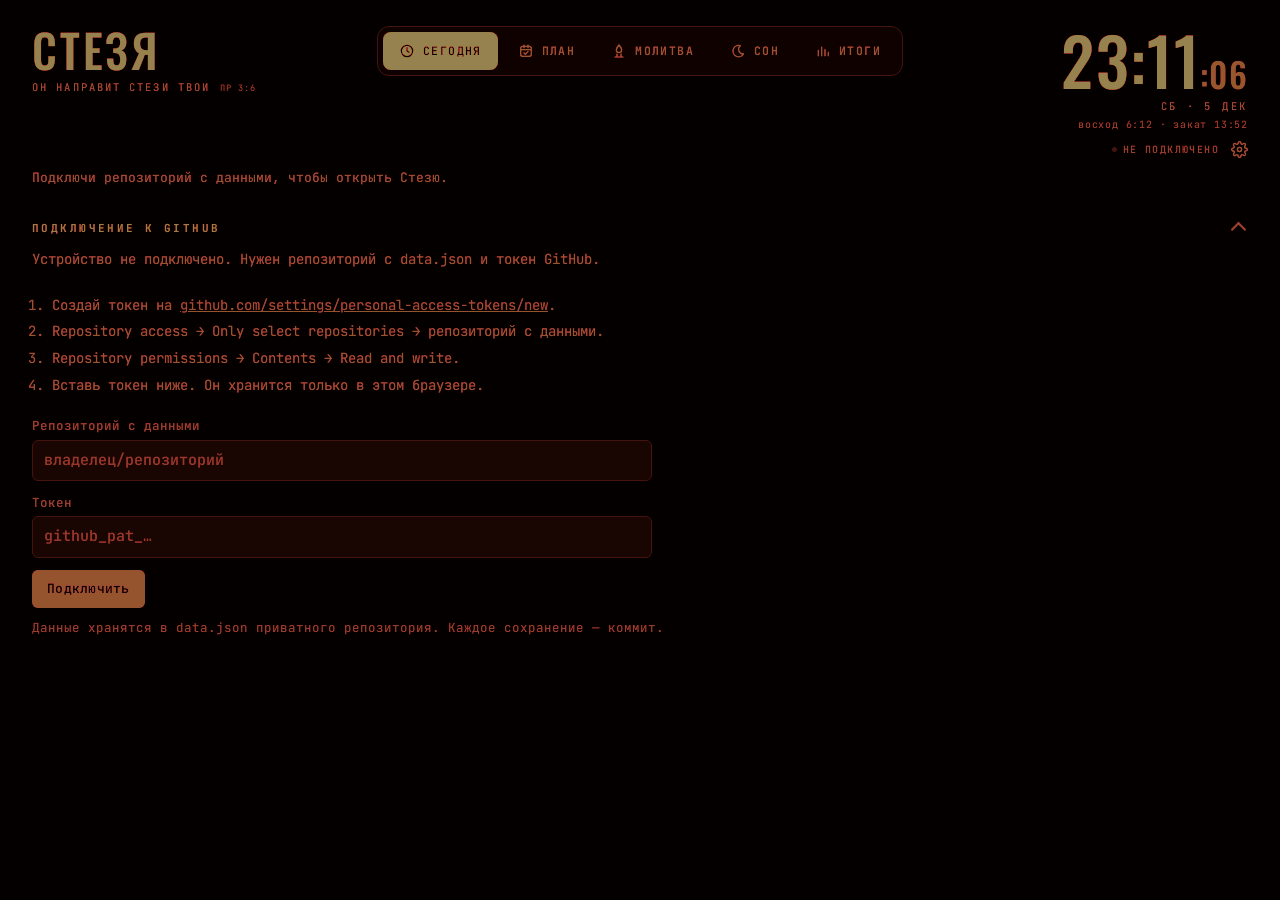
==== commit 82ab96cc: "Книга в обед и закрытие дня до отбоя Карточка «Книга»: в обед по рабочим дням, вечером — успеешь ли " ====
--- a/index.html
+++ b/index.html
@@ -18,7 +18,7 @@
 <link rel="preconnect" href="https://fonts.googleapis.com">
 <link rel="preconnect" href="https://fonts.gstatic.com" crossorigin>
 <link rel="stylesheet" href="https://fonts.googleapis.com/css2?family=JetBrains+Mono:wght@400;500;600&family=Oswald:wght@400;500;600&family=PT+Serif:ital@0;1&display=swap">
-<link rel="stylesheet" href="style.css?v=47">
+<link rel="stylesheet" href="style.css?v=48">
 </head>
 <body>
 <div id="sky" aria-hidden="true"></div>
@@ -99,6 +99,7 @@
         </section>
         <section class="card pray-card" id="pray-card" hidden></section>
         <section class="card pray-card duo-card" id="duo-card" hidden></section>
+        <section class="card pray-card duo-card book-card" id="book-card" hidden></section>
         <section class="card ritual" id="ritual-card" hidden></section>
         <section class="card slot-card" id="slot-card" hidden></section>
         <section class="card bal" id="focus-card">
@@ -445,6 +446,8 @@
           <label for="rm-evening">Вечерние 5 минут <select class="field" id="rm-evening"></select></label>
           <label for="rm-weekly">Обзор недели, воскресенье <select class="field" id="rm-weekly"></select></label>
           <label class="check wide" for="rm-slots"><input type="checkbox" id="rm-slots"> За полчаса до свободного слота</label>
+          <label class="check wide" for="rm-lunch"><input type="checkbox" id="rm-lunch"> В обед — про книгу, если ещё не прочитал</label>
+          <label class="check wide" for="rm-bedtime"><input type="checkbox" id="rm-bedtime"> За полчаса до отбоя — закрыть день</label>
         </div>
         <p class="note">Приходят с опозданием до 15–20 минут — так работает бесплатное расписание GitHub.</p>
       </section>
@@ -477,6 +480,14 @@
             <label for="wk-from">С <input class="field" type="time" id="wk-from"></label>
             <label for="wk-to">До <input class="field" type="time" id="wk-to"></label>
             <div class="days" id="wk-days" role="group" aria-label="Рабочие дни"></div>
+          </div>
+          <h3 class="h3 top">Книга и отбой</h3>
+          <p class="note">В обед — карточка и напоминание про книгу. Вечером Стезя посчитает, успеешь ли почитать до отбоя; после отбоя предложит закрыть день за минуту, а привычки — отметить утром.</p>
+          <div class="fgrid" id="rest-form">
+            <label for="rd-lunch">Обед с <input class="field" type="time" id="rd-lunch"></label>
+            <label for="rd-habit">Книга — привычка <select class="field" id="rd-habit"></select></label>
+            <label for="rd-min">Сколько читать <select class="field" id="rd-min"></select></label>
+            <label for="rd-out">Отбой <select class="field" id="rd-out"></select></label>
           </div>
           <h3 class="h3 top">Свободные слоты</h3>
           <p class="note">Время, которое у тебя есть на свои дела. Оно попадает в ленту дня.</p>
@@ -642,6 +653,6 @@
 <script src="demo-data.js?v=2"></script>
 <script src="verses.js?v=2"></script>
 <script src="compass.js?v=2"></script>
-<script src="app.js?v=57"></script>
+<script src="app.js?v=58"></script>
 </body>
 </html>
--- a/style.css
+++ b/style.css
@@ -965,7 +965,7 @@
 .today-v > .col-l, .today-v > .col-c, .today-v > .col-r { display:contents; }
 @media (max-width:1179px) {
   #hero { order:1; } #verse-card { order:2; } #mark { order:3; }
-  #pray-card, #duo-card, #ritual-card, #slot-card { order:4; }
+  #pray-card, #duo-card, #book-card, #ritual-card, #slot-card { order:4; }
   #focus-card { order:5; } #habits { order:6; } #tasks { order:7; } #metrics { order:8; }
 }
 
@@ -1020,6 +1020,12 @@
 .pray-card, .ritual, .slot-card, .duo-card { background:var(--card); border:1px solid var(--line2); border-left:2px solid var(--violet); border-radius:6px; padding:14px; }
 .slot-card { border-left-color:var(--blue); }
 .duo-card { border-left-color:var(--pink); }
+.book-card { border-left-color:var(--teal); }
+.book-card b { color:var(--teal); }
+.book-card .btn { background:var(--teal); }
+.book-card .btn.ghost { color:var(--teal); }
+.tl .tl-book::before { background:var(--teal); }
+.tl .tl-out::before { background:var(--blue); }
 .pray-card.met { background:var(--card); border-left-color:var(--teal); }
 .ritual .r-ic, .duo-card .r-ic { border-radius:6px; background:transparent; border:1px solid var(--line2); }
 .slot-card h3 { font-size:16px; }
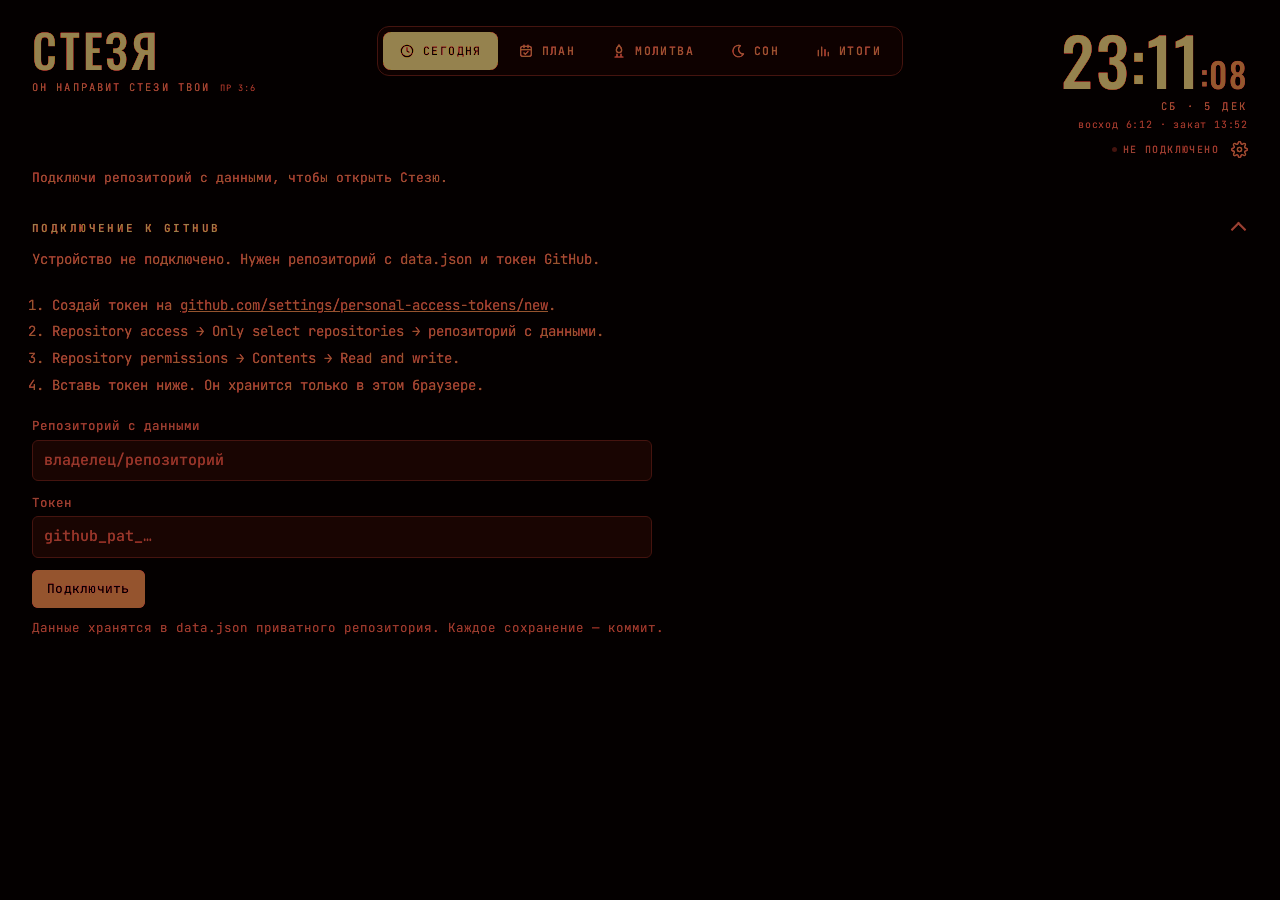
==== commit f4732e68: "Книга вечером: время вдвоём считается не раньше текущего момента Co-Authored-By: Claude Opus 5.5 <no" ====
--- a/index.html
+++ b/index.html
@@ -653,6 +653,6 @@
 <script src="demo-data.js?v=2"></script>
 <script src="verses.js?v=2"></script>
 <script src="compass.js?v=2"></script>
-<script src="app.js?v=58"></script>
+<script src="app.js?v=59"></script>
 </body>
 </html>
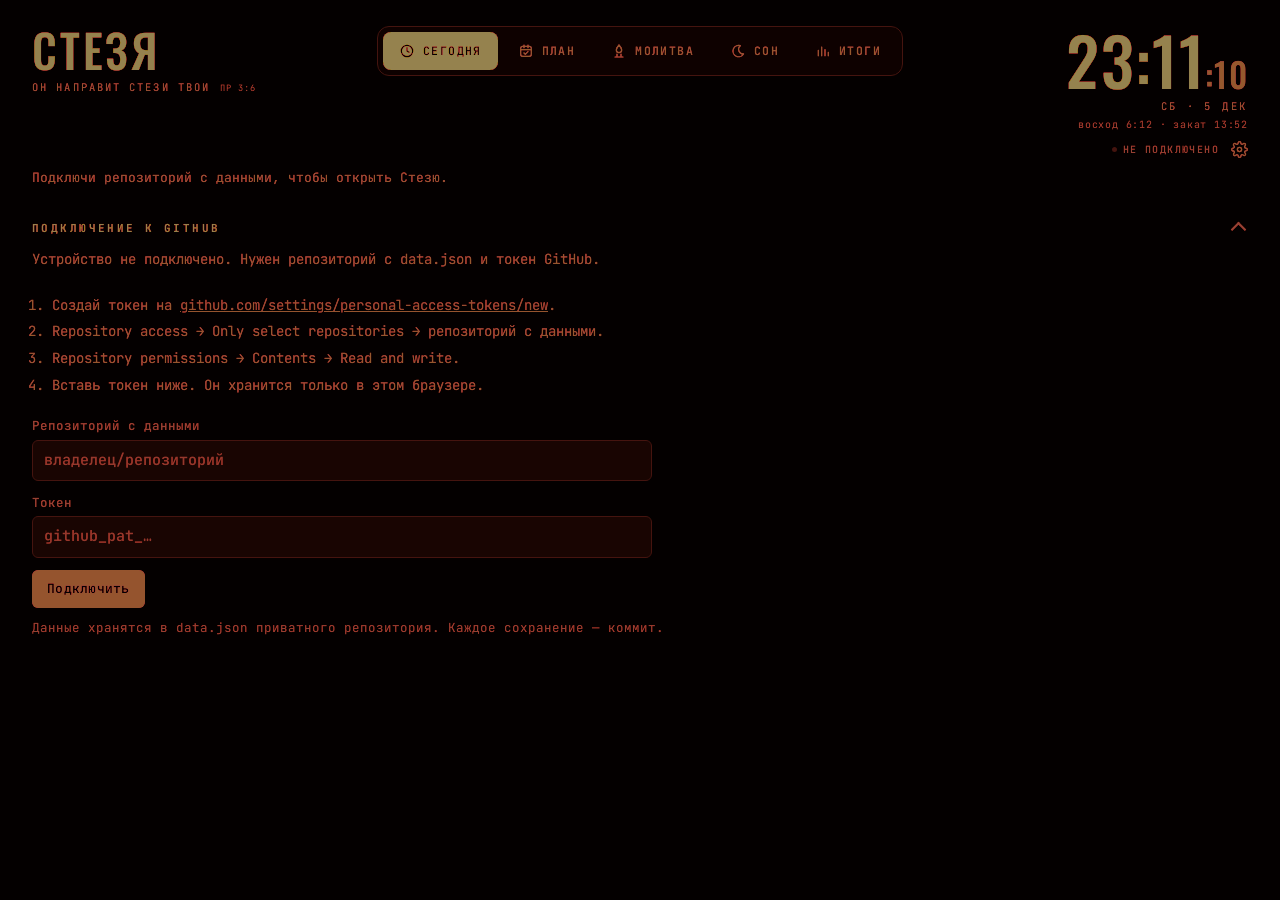
==== commit 97c0988c: "Без утреннего шага «Привычки за вчера» — привычки отмечаются днём Co-Authored-By: Claude Opus 5.5 <n" ====
--- a/index.html
+++ b/index.html
@@ -482,7 +482,7 @@
             <div class="days" id="wk-days" role="group" aria-label="Рабочие дни"></div>
           </div>
           <h3 class="h3 top">Книга и отбой</h3>
-          <p class="note">В обед — карточка и напоминание про книгу. Вечером Стезя посчитает, успеешь ли почитать до отбоя; после отбоя предложит закрыть день за минуту, а привычки — отметить утром.</p>
+          <p class="note">В обед — карточка и напоминание про книгу. Вечером Стезя посчитает, успеешь ли почитать до отбоя; после отбоя предложит закрыть день за минуту.</p>
           <div class="fgrid" id="rest-form">
             <label for="rd-lunch">Обед с <input class="field" type="time" id="rd-lunch"></label>
             <label for="rd-habit">Книга — привычка <select class="field" id="rd-habit"></select></label>
@@ -653,6 +653,6 @@
 <script src="demo-data.js?v=2"></script>
 <script src="verses.js?v=2"></script>
 <script src="compass.js?v=2"></script>
-<script src="app.js?v=59"></script>
+<script src="app.js?v=60"></script>
 </body>
 </html>
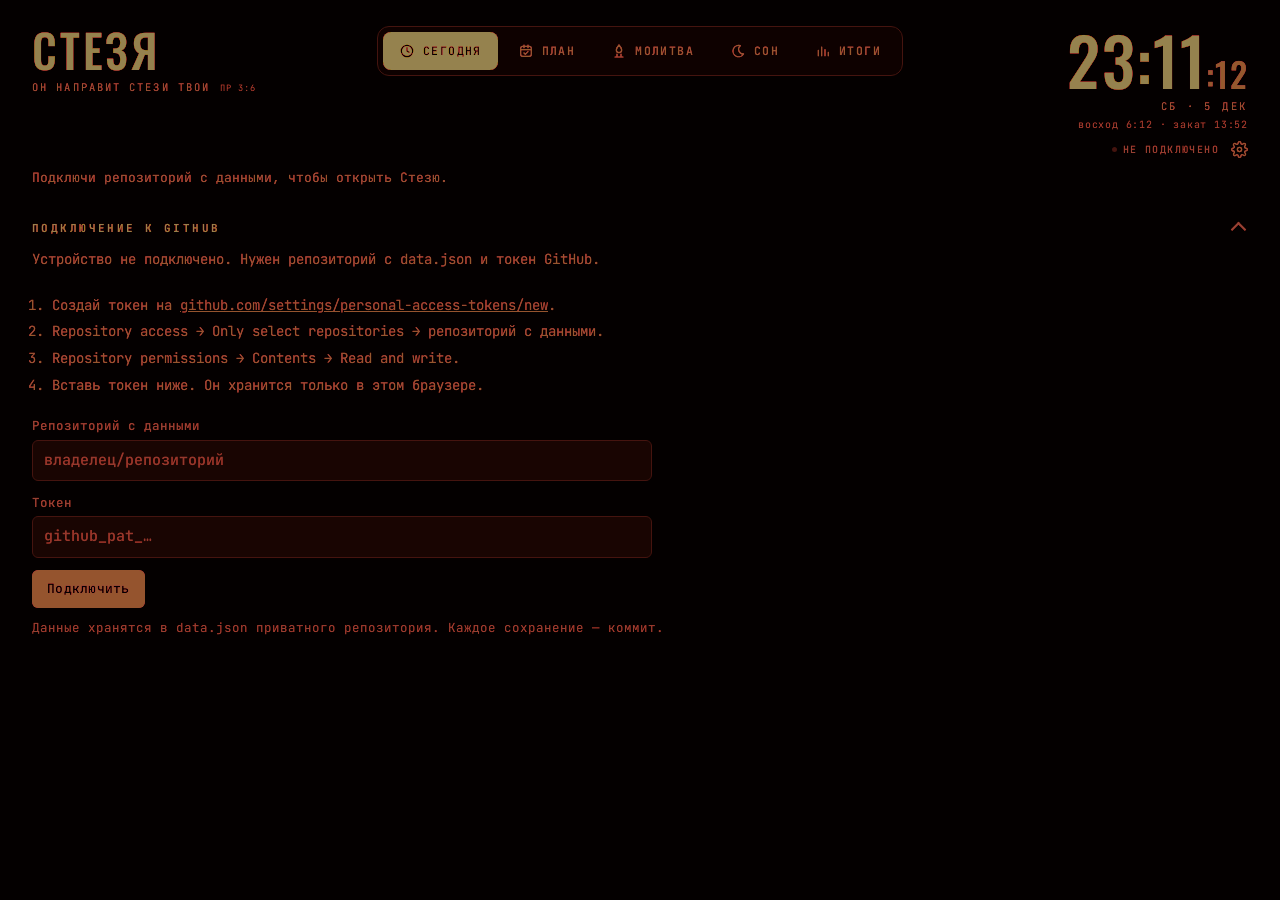
==== commit 76e7d0bc: "«Я лёг» и «Твой сон»: отбой, длительность сна, серия и влияние сна на утро Co-Authored-By: Claude Op" ====
--- a/index.html
+++ b/index.html
@@ -18,7 +18,7 @@
 <link rel="preconnect" href="https://fonts.googleapis.com">
 <link rel="preconnect" href="https://fonts.gstatic.com" crossorigin>
 <link rel="stylesheet" href="https://fonts.googleapis.com/css2?family=JetBrains+Mono:wght@400;500;600&family=Oswald:wght@400;500;600&family=PT+Serif:ital@0;1&display=swap">
-<link rel="stylesheet" href="style.css?v=48">
+<link rel="stylesheet" href="style.css?v=49">
 </head>
 <body>
 <div id="sky" aria-hidden="true"></div>
@@ -94,6 +94,11 @@
             <span><b id="me-wake-l">Я встал</b><span id="me-wake-s"></span></span>
           <span class="kgo" aria-hidden="true">Отметить</span>
           </button>
+          <button type="button" class="kbtn me" id="me-bed">
+            <svg viewBox="0 0 32 32" aria-hidden="true"><path d="M20.5 5.5a11 11 0 1 0 6 16.2A9 9 0 0 1 20.5 5.5z" fill="var(--teal)"/></svg>
+            <span><b>Я лёг</b><span id="me-bed-s"></span></span>
+          <span class="kgo" aria-hidden="true">Отметить</span>
+          </button>
           </div>
           <div class="done-chips" id="kid-done"></div>
         </section>
@@ -166,6 +171,16 @@
         </div>
       </section>
 
+      <section class="card span2" id="my-sleep">
+        <div class="card-h"><h2>Твой сон</h2><small>14 ночей</small></div>
+        <div class="tiles four" id="ms-tiles"></div>
+        <ul class="insights" id="ms-insights"></ul>
+        <figure class="ms-fig">
+          <figcaption>Когда лёг и когда встал<small id="ms-cap"></small></figcaption>
+          <div class="chart" id="ms-chart"></div>
+        </figure>
+      </section>
+
       <section class="card span2">
         <div class="card-h"><h2>Сон и подъёмы</h2><small>за 30 дней</small></div>
         <div class="tiles six" id="kid-tiles"></div>
@@ -506,6 +521,7 @@
             <label for="kf-bed">Уснул вечером <input class="field" type="time" id="kf-bed"></label>
             <label for="kf-nights">Просыпался ненадолго <input class="field" type="text" id="kf-nights" placeholder="23:40, 2:10" inputmode="numeric"></label>
             <label for="kf-wake">Проснулся на день <input class="field" type="time" id="kf-wake"></label>
+            <label for="kf-mebed">Я лёг вечером <input class="field" type="time" id="kf-mebed"></label>
             <label for="kf-me">Я встал утром <input class="field" type="time" id="kf-me"></label>
             <button class="btn" type="submit" id="kf-save">Сохранить</button>
             <button class="btn ghost" type="button" id="kf-clear">Очистить ночь</button>
@@ -653,6 +669,6 @@
 <script src="demo-data.js?v=2"></script>
 <script src="verses.js?v=2"></script>
 <script src="compass.js?v=2"></script>
-<script src="app.js?v=60"></script>
+<script src="app.js?v=61"></script>
 </body>
 </html>
--- a/style.css
+++ b/style.css
@@ -459,6 +459,7 @@
   .span2 { grid-column:1 / -1; }
   .kid-actions { grid-template-columns:repeat(4, 1fr); }
   .tiles.six { grid-template-columns:repeat(6, minmax(0,1fr)); }
+  .tiles.four { grid-template-columns:repeat(4, minmax(0,1fr)); }
   .span2 .charts2, .span2 .prog { grid-template-columns:repeat(2, minmax(0,1fr)); gap:28px; }
   .prog.q { grid-template-columns:minmax(0,1fr); }
   .glist { grid-template-columns:repeat(2, minmax(0,1fr)); }
@@ -1120,3 +1121,5 @@
   .today-v > .col-c { grid-column:2; grid-row:1; }
   .today-v > .col-r { grid-column:3; grid-row:1; padding-top:44px; }
 }
+/* твой сон */
+.ms-fig { margin:16px 0 0; }
